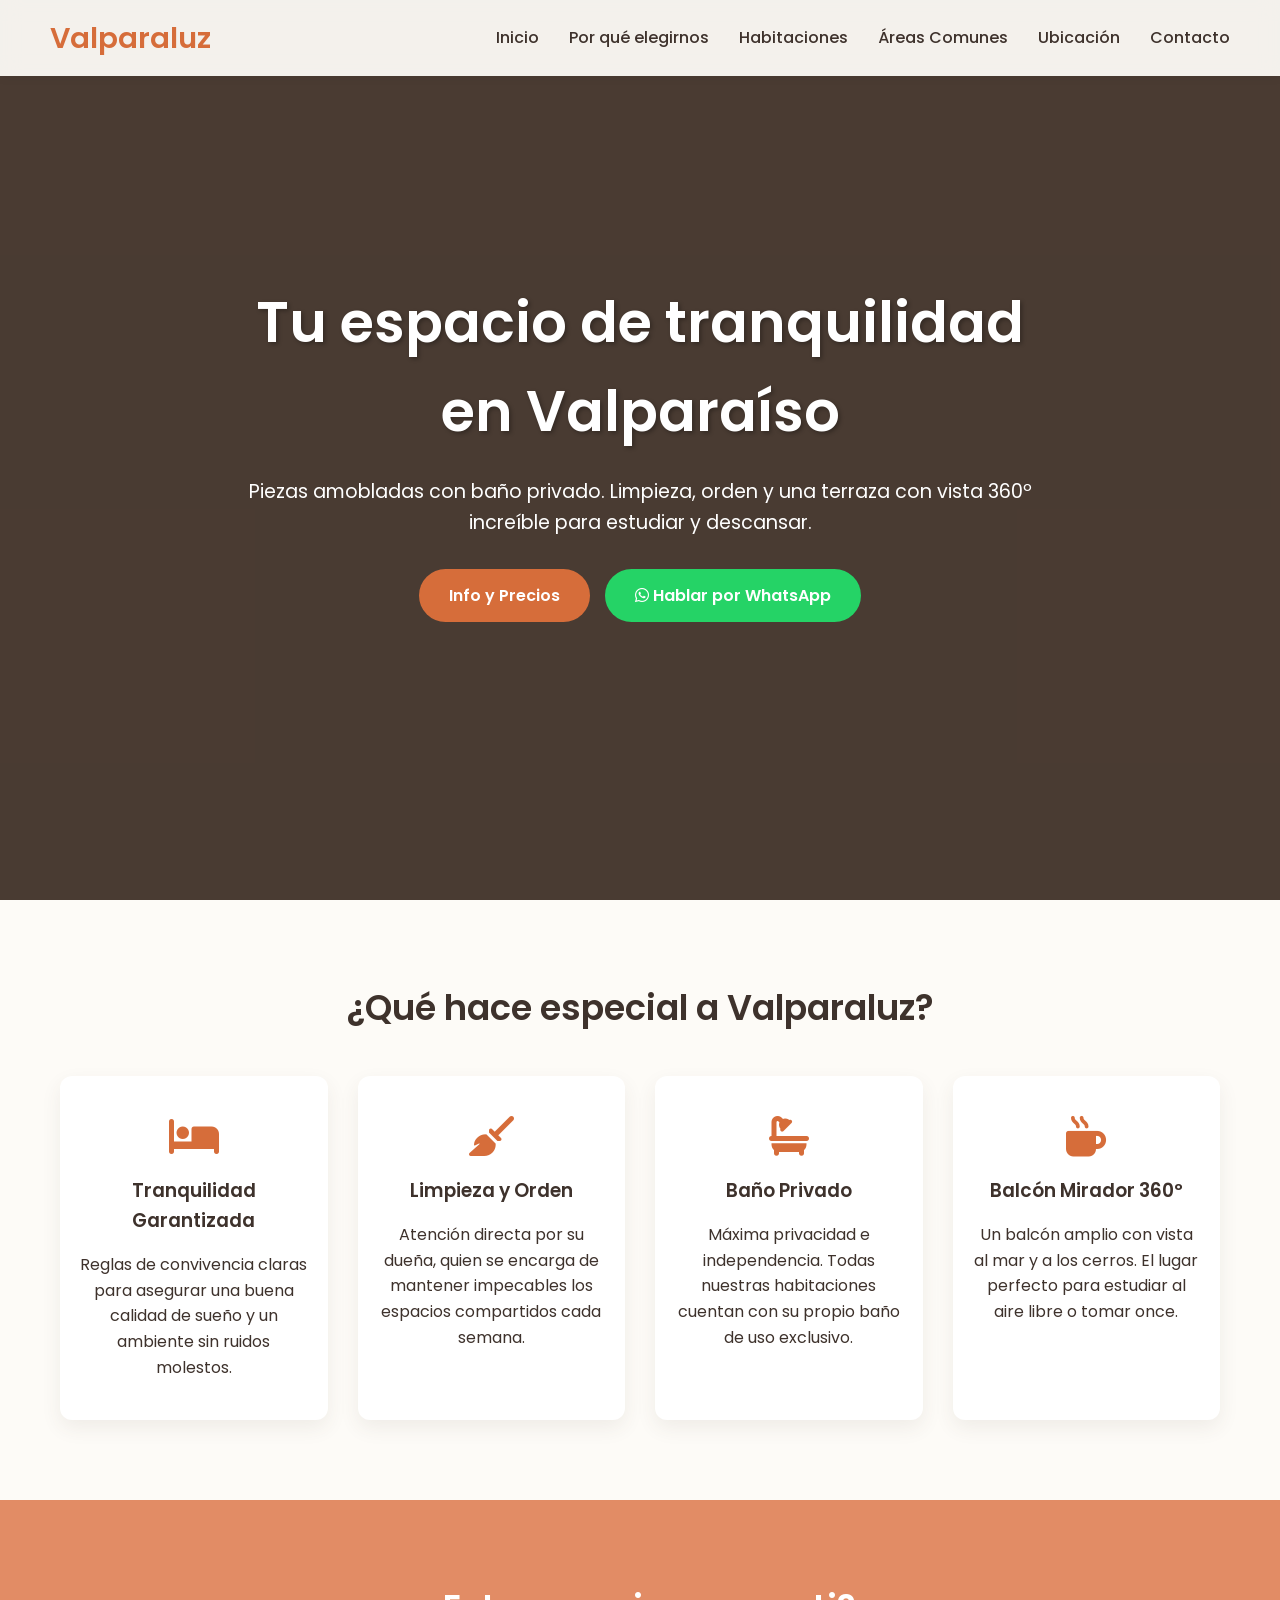
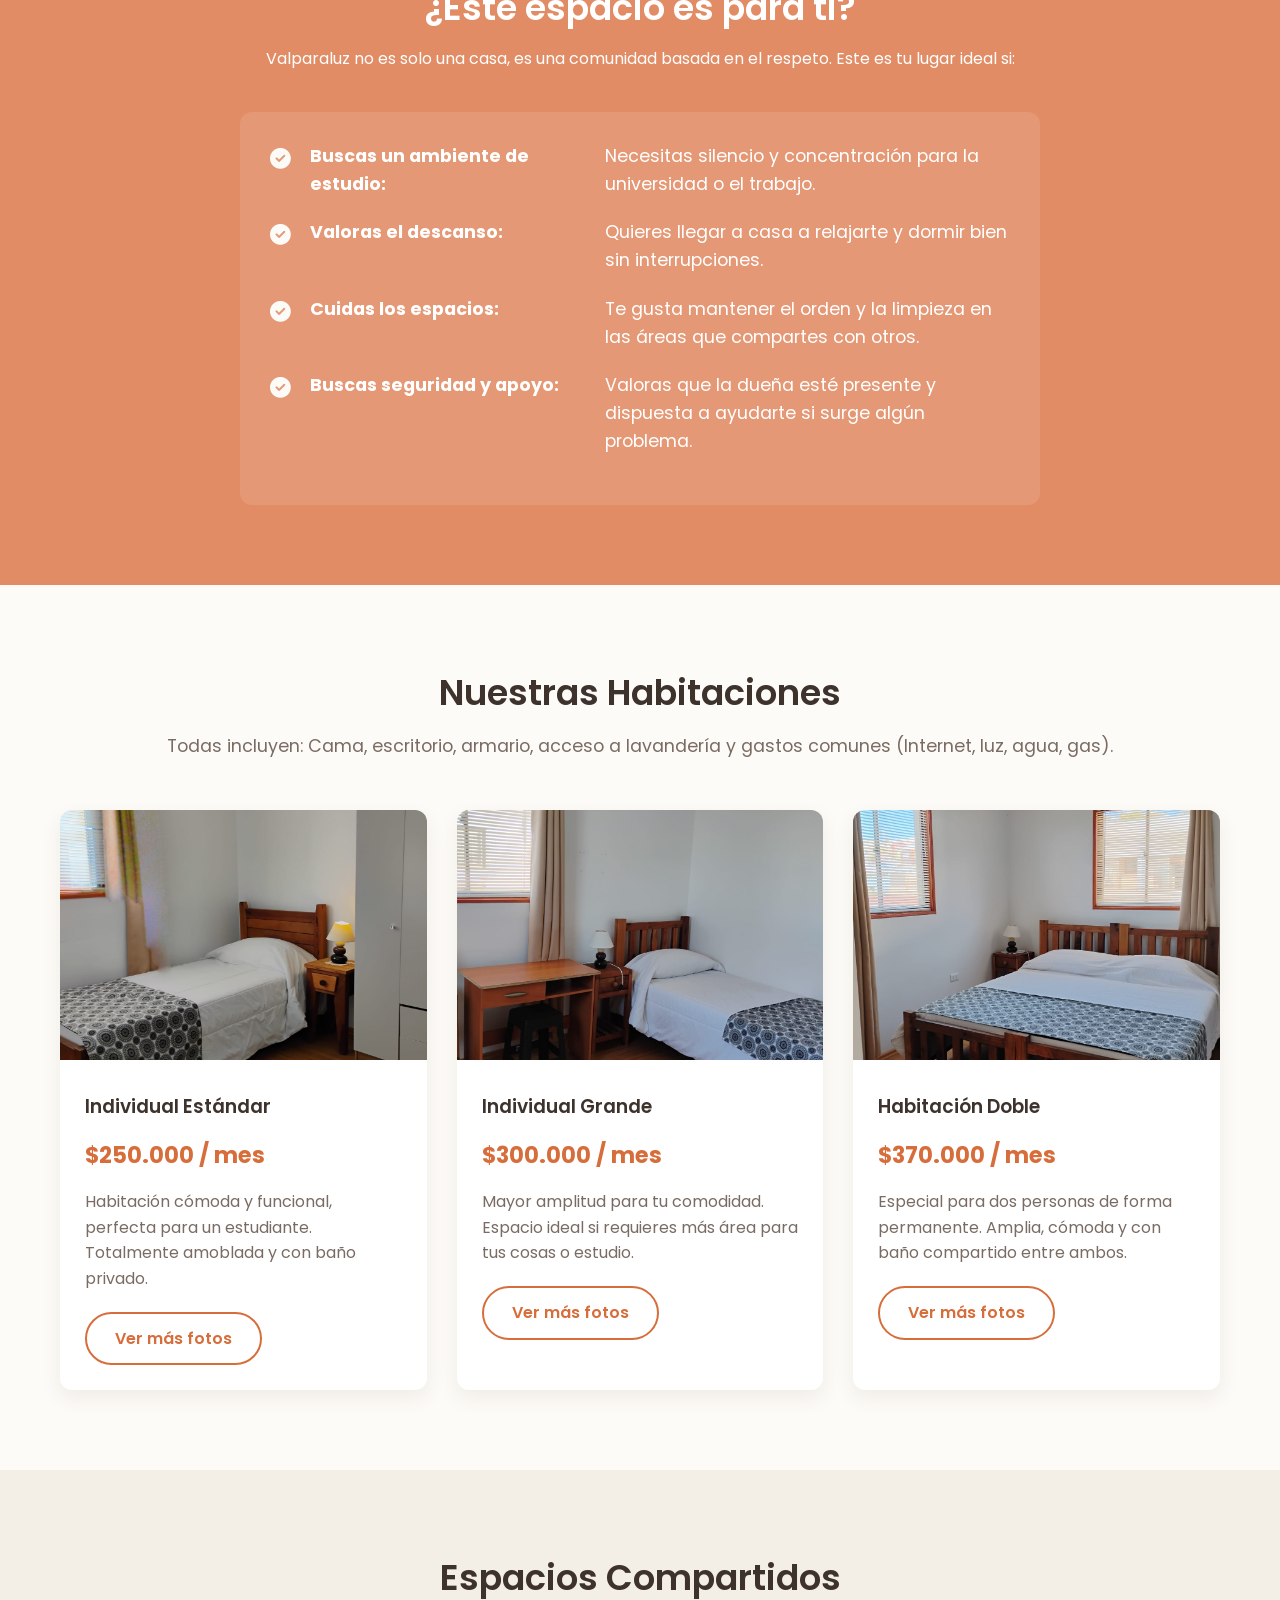
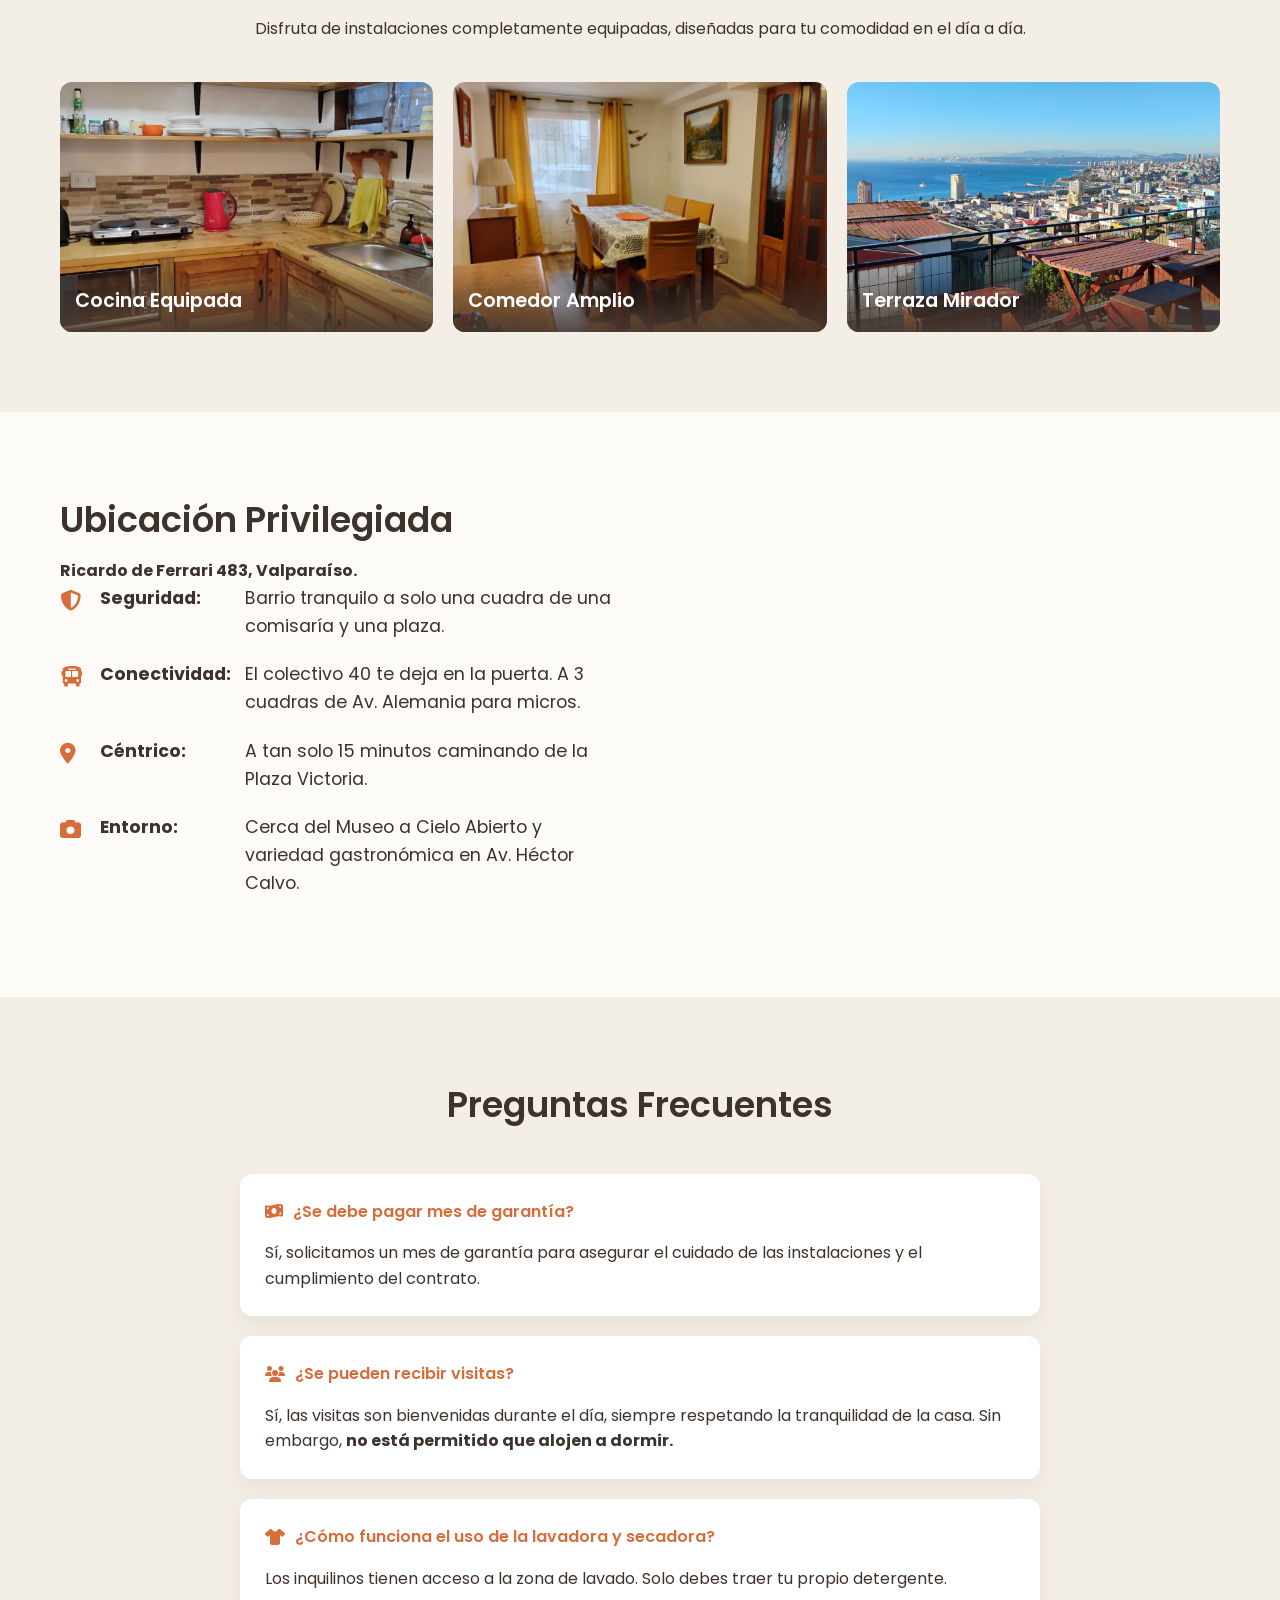
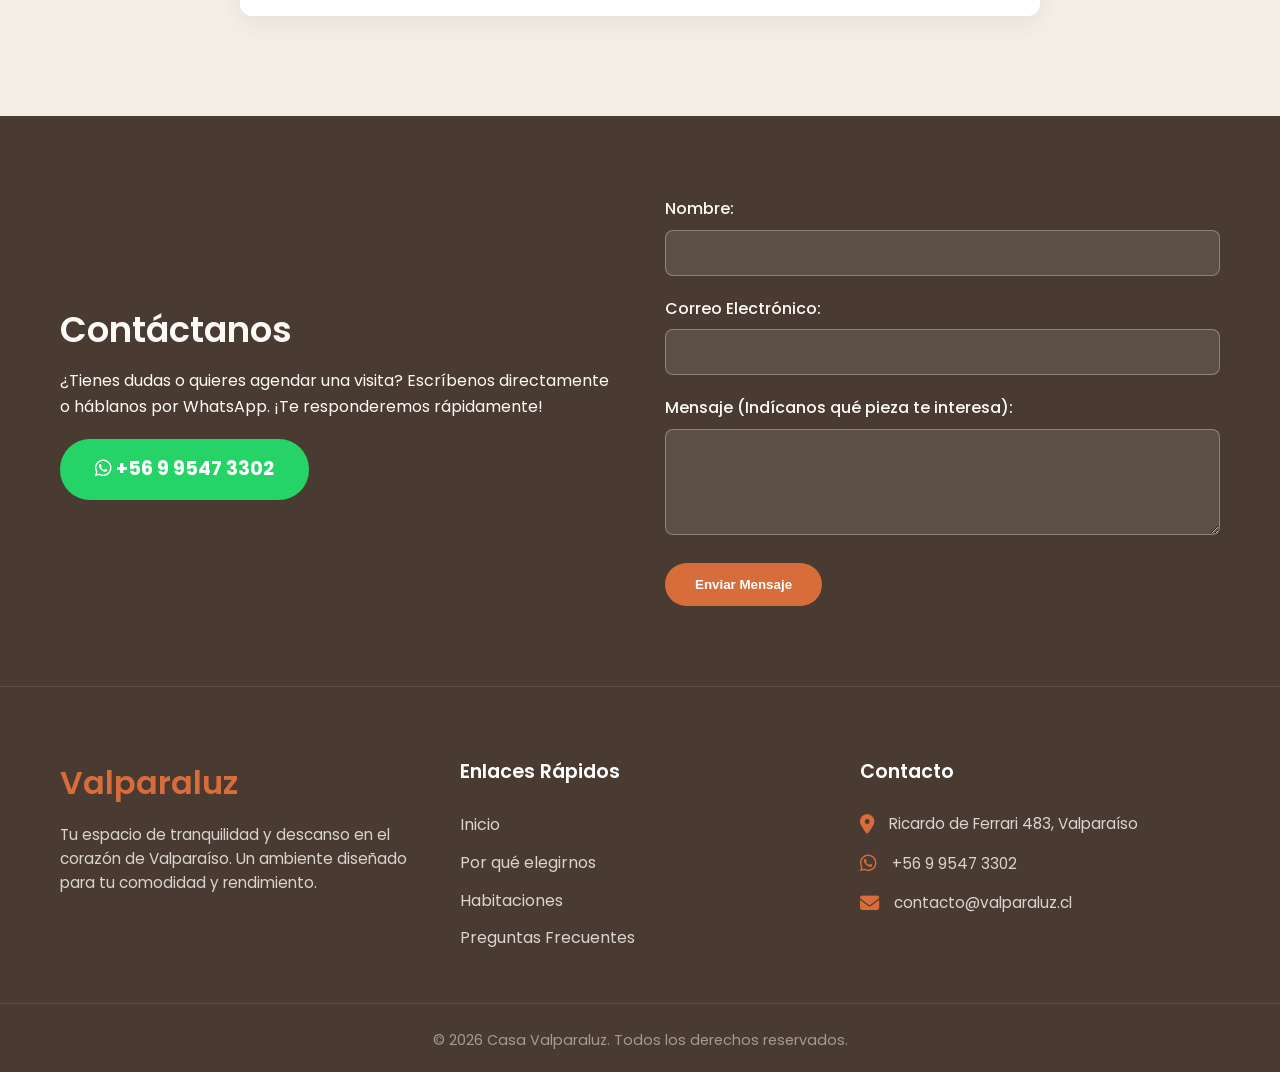
==== index.html @ f190685d "V1" ====
<!DOCTYPE html>
<html lang="es">
<head>
    <meta charset="UTF-8">
    <meta name="viewport" content="width=device-width, initial-scale=1.0">
    <title>Casa Valparaluz | Arriendo de Piezas para Estudiantes en Valparaíso</title>
    <meta name="description" content="Arriendo de habitaciones limpias y tranquilas en Valparaíso. Piezas amobladas con baño privado, gastos comunes incluidos y balcón con vista 360º. Ideal para estudiantes universitarios y trabajadores.">

    <link rel="preconnect" href="https://fonts.googleapis.com">
    <link rel="preconnect" href="https://fonts.gstatic.com" crossorigin>
    <link href="https://fonts.googleapis.com/css2?family=Poppins:wght@300;400;600;700&display=swap" rel="stylesheet">
    <link rel="stylesheet" href="https://cdnjs.cloudflare.com/ajax/libs/font-awesome/6.4.0/css/all.min.css">
    <link rel="stylesheet" href="style.css">
</head>
<body>

<!-- =========================================
     BARRA DE NAVEGACIÓN (Orden actualizado)
     ========================================= -->
<header>
    <div class="logo">
        <h2>Valparaluz</h2>
    </div>
    <nav class="nav-links">
        <ul>
            <li><a href="#inicio">Inicio</a></li>
            <!-- Oculto en móvil -->
            <li class="hide-on-mobile"><a href="#beneficios">Por qué elegirnos</a></li>

            <li><a href="#habitaciones">Habitaciones</a></li>

            <!-- Ocultos en móvil -->
            <li class="hide-on-mobile"><a href="#areas-comunes">Áreas Comunes</a></li>
            <li class="hide-on-mobile"><a href="#ubicacion">Ubicación</a></li>

            <li><a href="#contacto">Contacto</a></li>
        </ul>
    </nav>
</header>

<!-- =========================================
     HERO SECTION
     ========================================= -->
<section id="inicio" class="hero">
    <div class="hero-content">
        <h1>Tu espacio de tranquilidad en Valparaíso</h1>
        <p>Piezas amobladas con baño privado. Limpieza, orden y una terraza con vista 360º increíble para estudiar y descansar.</p>
        <div class="hero-buttons">
            <a href="#habitaciones" class="btn btn-primary">Info y Precios</a>
            <a href="https://wa.me/56966561921" target="_blank" class="btn btn-whatsapp">
                <i class="fa-brands fa-whatsapp"></i> Hablar por WhatsApp
            </a>
        </div>
    </div>
</section>

<!-- =========================================
     1. BENEFICIOS (El "Qué" y el Servicio)
     ========================================= -->
<section id="beneficios" class="seccion-clara">
    <div class="container">
        <h2 class="section-title">¿Qué hace especial a Valparaluz?</h2>
        <div class="grid-beneficios">
            <div class="beneficio-card">
                <i class="fa-solid fa-bed"></i>
                <h3>Tranquilidad Garantizada</h3>
                <p>Reglas de convivencia claras para asegurar una buena calidad de sueño y un ambiente sin ruidos molestos.</p>
            </div>
            <div class="beneficio-card">
                <i class="fa-solid fa-broom"></i>
                <h3>Limpieza y Orden</h3>
                <p>Atención directa por su dueña, quien se encarga de mantener impecables los espacios compartidos cada semana.</p>
            </div>
            <div class="beneficio-card">
                <i class="fa-solid fa-bath"></i>
                <h3>Baño Privado</h3>
                <p>Máxima privacidad e independencia. Todas nuestras habitaciones cuentan con su propio baño de uso exclusivo.</p>
            </div>
            <div class="beneficio-card">
                <i class="fa-solid fa-mug-hot"></i>
                <h3>Balcón Mirador 360º</h3>
                <p>Un balcón amplio con vista al mar y a los cerros. El lugar perfecto para estudiar al aire libre o tomar once.</p>
            </div>
        </div>
    </div>
</section>

<!-- =========================================
     2. PERFIL DEL INQUILINO (Nueva Sección Filtro)
     ========================================= -->
<section id="perfil" class="seccion-acento">
    <div class="container">
        <h2 class="section-title">¿Este espacio es para ti?</h2>
        <p class="text-center">Valparaluz no es solo una casa, es una comunidad basada en el respeto. Este es tu lugar ideal si:</p>

        <div class="lista-perfil">
            <ul class="lista-alineada lista-perfil-ancho">
                <li>
                    <i class="fa-solid fa-check-circle"></i>
                    <strong>Buscas un ambiente de estudio:</strong>
                    <span>Necesitas silencio y concentración para la universidad o el trabajo.</span>
                </li>
                <li>
                    <i class="fa-solid fa-check-circle"></i>
                    <strong>Valoras el descanso:</strong>
                    <span>Quieres llegar a casa a relajarte y dormir bien sin interrupciones.</span>
                </li>
                <li>
                    <i class="fa-solid fa-check-circle"></i>
                    <strong>Cuidas los espacios:</strong>
                    <span>Te gusta mantener el orden y la limpieza en las áreas que compartes con otros.</span>
                </li>
                <li>
                    <i class="fa-solid fa-check-circle"></i>
                    <strong>Buscas seguridad y apoyo:</strong>
                    <span>Valoras que la dueña esté presente y dispuesta a ayudarte si surge algún problema.</span>
                </li>
            </ul>
        </div>
    </div>
</section>

<!-- =========================================
     3. HABITACIONES
     ========================================= -->
<section id="habitaciones" class="seccion-clara">
    <div class="container">
        <h2 class="section-title">Nuestras Habitaciones</h2>
        <p class="section-subtitle">Todas incluyen: Cama, escritorio, armario, acceso a lavandería y gastos comunes (Internet, luz, agua, gas).</p>

        <div class="grid-habitaciones">
            <div class="habitacion-card">
                <img src="img/hab2/2.jpeg" alt="Habitación Individual Estándar">
                <div class="habitacion-info">
                    <h3>Individual Estándar</h3>
                    <p class="precio">$250.000 / mes</p>
                    <p>Habitación cómoda y funcional, perfecta para un estudiante. Totalmente amoblada y con baño privado.</p>
                    <a href="habitacion-estandar.html" class="btn btn-outline">Ver más fotos</a>
                </div>
            </div>
            <div class="habitacion-card">
                <img src="img/hab1/3.jpeg" alt="Habitación Individual Grande">
                <div class="habitacion-info">
                    <h3>Individual Grande</h3>
                    <p class="precio">$300.000 / mes</p>
                    <p>Mayor amplitud para tu comodidad. Espacio ideal si requieres más área para tus cosas o estudio.</p>
                    <a href="habitacion-grande.html" class="btn btn-outline">Ver más fotos</a>
                </div>
            </div>
            <div class="habitacion-card">
                <img src="img/hab3/1.jpeg" alt="Habitación Doble">
                <div class="habitacion-info">
                    <h3>Habitación Doble</h3>
                    <p class="precio">$370.000 / mes</p>
                    <p>Especial para dos personas de forma permanente. Amplia, cómoda y con baño compartido entre ambos.</p>
                    <a href="habitacion-doble.html" class="btn btn-outline">Ver más fotos</a>
                </div>
            </div>
        </div>
    </div>
</section>

<!-- =========================================
     4. ÁREAS COMUNES (Ahora solo enfoque visual/espacial)
     ========================================= -->
<section id="areas-comunes" class="seccion-oscura">
    <div class="container">
        <h2 class="section-title">Espacios Compartidos</h2>
        <p class="text-center">Disfruta de instalaciones completamente equipadas, diseñadas para tu comodidad en el día a día.</p>

        <div class="galeria-areas">
            <div class="area-item">
                <img src="img/comunes/cocina5.jpeg" alt="Cocina">
                <h4>Cocina Equipada</h4>
            </div>
            <div class="area-item">
                <img src="img/comunes/living1.jpeg" alt="Comedor">
                <h4>Comedor Amplio</h4>
            </div>
            <div class="area-item">
                <img src="img/comunes/terraza4.jpeg" alt="Terraza mirador">
                <h4>Terraza Mirador</h4>
            </div>
        </div>
    </div>
</section>

<!-- =========================================
     5. UBICACIÓN
     ========================================= -->
<section id="ubicacion" class="seccion-clara">
    <div class="container grid-2-columnas">
        <div class="ubicacion-texto">
            <h2 class="section-title text-left">Ubicación Privilegiada</h2>
            <p><strong>Ricardo de Ferrari 483, Valparaíso.</strong></p>

            <ul class="lista-alineada">
                <li>
                    <i class="fa-solid fa-shield-halved"></i>
                    <strong>Seguridad:</strong>
                    <span>Barrio tranquilo a solo una cuadra de una comisaría y una plaza.</span>
                </li>
                <li>
                    <i class="fa-solid fa-bus"></i>
                    <strong>Conectividad:</strong>
                    <span>El colectivo 40 te deja en la puerta. A 3 cuadras de Av. Alemania para micros.</span>
                </li>
                <li>
                    <i class="fa-solid fa-location-dot"></i>
                    <strong>Céntrico:</strong>
                    <span>A tan solo 15 minutos caminando de la Plaza Victoria.</span>
                </li>
                <li>
                    <i class="fa-solid fa-camera"></i>
                    <strong>Entorno:</strong>
                    <span>Cerca del Museo a Cielo Abierto y variedad gastronómica en Av. Héctor Calvo.</span>
                </li>
            </ul>
        </div>
        <div class="ubicacion-mapa">
            <iframe src="https://www.google.com/maps/embed?pb=!1m18!1m12!1m3!1d3344.6042173456385!2d-71.6247012!3d-33.0458133!2m3!1f0!2f0!3f0!3m2!1i1024!2i768!4f13.1!3m3!1m2!1s0x9689e0c52f86443f%3A0xc3b832bfcf54359d!2sRicardo%20de%20Ferrari%20483%2C%20Valpara%C3%ADso!5e0!3m2!1ses-419!2scl!4v1700000000000!5m2!1ses-419!2scl" width="100%" height="350" style="border:0; border-radius: 10px;" allowfullscreen="" loading="lazy" referrerpolicy="no-referrer-when-downgrade"></iframe>
        </div>
    </div>
</section>

<!-- =========================================
     6. PREGUNTAS FRECUENTES (FAQ)
     ========================================= -->
<section id="faq" class="seccion-oscura">
    <div class="container">
        <h2 class="section-title">Preguntas Frecuentes</h2>
        <div class="faq-container">
            <div class="faq-item">
                <h4><i class="fa-solid fa-money-bill-wave"></i> ¿Se debe pagar mes de garantía?</h4>
                <p>Sí, solicitamos un mes de garantía para asegurar el cuidado de las instalaciones y el cumplimiento del contrato.</p>
            </div>
            <div class="faq-item">
                <h4><i class="fa-solid fa-users"></i> ¿Se pueden recibir visitas?</h4>
                <p>Sí, las visitas son bienvenidas durante el día, siempre respetando la tranquilidad de la casa. Sin embargo, <strong>no está permitido que alojen a dormir.</strong></p>
            </div>
            <div class="faq-item">
                <h4><i class="fa-solid fa-shirt"></i> ¿Cómo funciona el uso de la lavadora y secadora?</h4>
                <p>Los inquilinos tienen acceso a la zona de lavado. Solo debes traer tu propio detergente.</p>
            </div>
        </div>
    </div>
</section>

<!-- =========================================
     7. CONTACTO
     ========================================= -->
<section id="contacto" class="seccion-contacto">
    <div class="container grid-2-columnas">
        <div class="contacto-info">
            <h2 class="section-title text-left">Contáctanos</h2>
            <p>¿Tienes dudas o quieres agendar una visita? Escríbenos directamente o háblanos por WhatsApp. ¡Te responderemos rápidamente!</p>
            <a href="https://wa.me/569XXXXXXXX" target="_blank" class="btn-whatsapp-grande">
                <i class="fa-brands fa-whatsapp"></i> +56 9 9547 3302
            </a>
        </div>
        <div class="contacto-formulario">
            <form action="https://formsubmit.co/TU-CORREO@AQUI.COM" method="POST">
                <input type="hidden" name="_subject" value="Nueva consulta por pieza en Valparaluz">
                <input type="hidden" name="_captcha" value="false">
                <div class="form-group">
                    <label for="nombre">Nombre:</label>
                    <input type="text" id="nombre" name="nombre" required>
                </div>
                <div class="form-group">
                    <label for="email">Correo Electrónico:</label>
                    <input type="email" id="email" name="email" required>
                </div>
                <div class="form-group">
                    <label for="mensaje">Mensaje (Indícanos qué pieza te interesa):</label>
                    <textarea id="mensaje" name="mensaje" rows="4" required></textarea>
                </div>
                <button type="submit" class="btn btn-primary">Enviar Mensaje</button>
            </form>
        </div>
    </div>
</section>

<!-- =========================================
         FOOTER
         ========================================= -->
<footer class="footer">
    <div class="container grid-footer">

        <!-- Columna 1: Marca -->
        <div class="footer-col brand-col">
            <h3>Valparaluz</h3>
            <p>Tu espacio de tranquilidad y descanso en el corazón de Valparaíso. Un ambiente diseñado para tu comodidad y rendimiento.</p>
        </div>

        <!-- Columna 2: Enlaces Rápidos -->
        <div class="footer-col links-col">
            <h4>Enlaces Rápidos</h4>
            <ul>
                <li><a href="#inicio">Inicio</a></li>
                <li><a href="#beneficios">Por qué elegirnos</a></li>
                <li><a href="#habitaciones">Habitaciones</a></li>
                <li><a href="#faq">Preguntas Frecuentes</a></li>
            </ul>
        </div>

        <!-- Columna 3: Datos de Contacto -->
        <div class="footer-col contact-col">
            <h4>Contacto</h4>
            <p><i class="fa-solid fa-location-dot"></i> Ricardo de Ferrari 483, Valparaíso</p>
            <p><i class="fa-brands fa-whatsapp"></i> +56 9 9547 3302</p>
            <p><i class="fa-solid fa-envelope"></i> contacto@valparaluz.cl</p>
        </div>

    </div>

    <!-- Copyright -->
    <div class="footer-bottom">
        <p>&copy; 2026 Casa Valparaluz. Todos los derechos reservados.</p>
    </div>
</footer>

</body>
</html>
---- style.css ----
/* =========================================
   1. VARIABLES Y PALETA OTOÑAL
   ========================================= */
:root {
    /* Colores Principales (Otoño/Calidez) */
    --primary-color: #D66D3A; /* Naranjo terracota cálido */
    --primary-hover: #B85A2D; /* Naranjo más oscuro para hover */

    /* Colores de Fondo (Transiciones suaves) */
    --bg-light: #FDFBF7; /* Crema muy suave (reemplaza al blanco puro) */
    --bg-alt: #F4EFE6;   /* Beige claro para intercalar secciones */
    --bg-accent: #E28C65; /* Naranjo suave para la sección "Perfil" */
    --bg-dark: #4A3B32;   /* Marrón cálido para contraste (reemplaza al negro/gris oscuro) */

    /* Textos */
    --text-main: #3E322C; /* Marrón muy oscuro para mejor lectura y menor fatiga visual */
    --text-light: #7A6B63; /* Texto secundario */
    --white: #FFFFFF;

    /* Otros */
    --whatsapp: #25D366;
    --whatsapp-hover: #1EBE5A;
    --shadow: 0 8px 20px rgba(74, 59, 50, 0.08); /* Sombra con un toque cálido */
    --radius: 12px; /* Bordes redondeados para un look amigable */
}

/* =========================================
   2. RESET Y TIPOGRAFÍA
   ========================================= */
* {
    margin: 0;
    padding: 0;
    box-sizing: border-box;
}

html {
    scroll-behavior: smooth;
}

body {
    font-family: 'Poppins', sans-serif;
    color: var(--text-main);
    background-color: var(--bg-light);
    line-height: 1.6;
}

h1, h2, h3, h4 {
    font-weight: 600;
    margin-bottom: 1rem;
    color: var(--text-main);
}

a {
    text-decoration: none;
    color: var(--text-main);
    transition: color 0.3s ease;
}

ul {
    list-style: none;
}

/* =========================================
   3. BOTONES Y EFECTOS HOVER
   ========================================= */
.btn {
    display: inline-block;
    padding: 12px 28px;
    border-radius: 30px; /* Botones en forma de píldora */
    font-weight: 600;
    text-align: center;
    cursor: pointer;
    transition: all 0.3s ease;
    border: 2px solid transparent;
}

/* Efecto de "levantamiento" al pasar el mouse */
.btn:hover {
    transform: translateY(-3px);
    box-shadow: 0 6px 15px rgba(214, 109, 58, 0.3);
}

.btn-primary {
    background-color: var(--primary-color);
    color: var(--white);
}

.btn-primary:hover {
    background-color: var(--primary-hover);
    color: var(--white);
}

.btn-outline {
    background-color: transparent;
    border-color: var(--primary-color);
    color: var(--primary-color);
}

.btn-outline:hover {
    background-color: var(--primary-color);
    color: var(--white);
}

.btn-whatsapp, .btn-whatsapp-grande {
    background-color: var(--whatsapp);
    color: var(--white);
}

.btn-whatsapp:hover, .btn-whatsapp-grande:hover {
    background-color: var(--whatsapp-hover);
    color: var(--white);
    box-shadow: 0 6px 15px rgba(37, 211, 102, 0.3);
}

.btn-whatsapp-grande {
    display: inline-block;
    padding: 15px 35px;
    border-radius: 30px;
    font-size: 1.2rem;
    font-weight: 700;
    margin-top: 20px;
    transition: all 0.3s ease;
}

/* =========================================
   4. ESTRUCTURA Y SECCIONES
   ========================================= */
.container {
    max-width: 1200px;
    margin: 0 auto;
    padding: 0 20px;
}

section {
    padding: 80px 0;
}

.section-title {
    text-align: center;
    font-size: 2.2rem;
    margin-bottom: 10px;
}

.section-subtitle {
    text-align: center;
    color: var(--text-light);
    margin-bottom: 50px;
    font-size: 1.1rem;
}

.text-center { text-align: center; }
.text-left { text-align: left; }

/* Transiciones de color entre secciones */
.seccion-clara { background-color: var(--bg-light); }
.seccion-oscura {
    background-color: var(--bg-alt); /* Usamos el beige para no hacer un salto brusco */
}
.seccion-acento {
    background-color: var(--bg-accent);
    color: var(--white);
}
.seccion-acento h2, .seccion-acento p {
    color: var(--white);
}
.seccion-contacto {
    background-color: var(--bg-dark);
    color: var(--bg-light);
}
.seccion-contacto h2, .seccion-contacto p, .seccion-contacto label {
    color: var(--bg-light);
}

/* =========================================
   5. BARRA DE NAVEGACIÓN
   ========================================= */
header {
    background-color: rgba(253, 251, 247, 0.95); /* Crema semi-transparente */
    backdrop-filter: blur(10px);
    position: fixed;
    width: 100%;
    top: 0;
    z-index: 1000;
    display: flex;
    justify-content: space-between;
    align-items: center;
    padding: 15px 50px;
    box-shadow: 0 2px 10px rgba(0,0,0,0.05);
}

.logo h2 {
    color: var(--primary-color);
    margin: 0;
    font-size: 1.8rem;
}

.nav-links ul {
    display: flex;
    gap: 30px;
}

.nav-links a {
    font-weight: 500;
    font-size: 1rem;
}

.nav-links a:hover {
    color: var(--primary-color);
}

/* =========================================
   6. HERO SECTION (Animación Rotativa)
   ========================================= */
.hero {
    height: 100vh;
    display: flex;
    align-items: center;
    justify-content: center;
    text-align: center;
    padding: 0 20px;
    margin-top: 0; /* Para que ocupe todo detrás del header */

    /* Configuración de la animación de fondo */
    background-size: cover;
    background-position: center;
    background-color: var(--bg-dark);
    animation: rotarFondo 15s infinite;
    position: relative;
}

/* Oscurecemos un poco la imagen para que el texto resalte */
.hero::before {
    content: '';
    position: absolute;
    top: 0; left: 0; width: 100%; height: 100%;
    background: rgba(74, 59, 50, 0.6); /* Capa oscura cálida */
    z-index: 1;
}

/* Animación CSS pura para las 3 fotos de fondo */
@keyframes rotarFondo {
    0%, 25% { background-image: url('img/comunes/terraza4.jpeg'); }
    33%, 58% { background-image: url('img/comunes/living1.jpeg'); }
    66%, 91% { background-image: url('img/hab1/4.jpeg'); }
    100% { background-image: url('img/comunes/terraza4.jpeg'); }
}

.hero-content {
    position: relative;
    z-index: 2;
    max-width: 800px;
    color: var(--white);
}

.hero h1 {
    font-size: 3.5rem;
    color: var(--white);
    margin-bottom: 20px;
    text-shadow: 2px 2px 4px rgba(0,0,0,0.3);
}

.hero p {
    font-size: 1.2rem;
    margin-bottom: 30px;
}

.hero-buttons {
    display: flex;
    gap: 15px;
    justify-content: center;
}

/* =========================================
   7. BENEFICIOS Y PERFIL (Grillas)
   ========================================= */
.grid-beneficios {
    display: grid;
    grid-template-columns: repeat(auto-fit, minmax(250px, 1fr));
    gap: 30px;
    margin-top: 40px;
}

.beneficio-card {
    background: var(--white);
    padding: 40px 20px;
    border-radius: var(--radius);
    text-align: center;
    box-shadow: var(--shadow);
    transition: transform 0.3s ease;
}

.beneficio-card:hover {
    transform: translateY(-10px);
}

.beneficio-card i {
    font-size: 2.5rem;
    color: var(--primary-color);
    margin-bottom: 20px;
}

.lista-perfil {
    max-width: 800px;
    margin: 40px auto 0;
    background: rgba(255, 255, 255, 0.1);
    padding: 30px;
    border-radius: var(--radius);
}

.lista-perfil li {
    margin-bottom: 15px;
    font-size: 1.1rem;
    display: flex;
    align-items: flex-start;
    gap: 15px;
}

.lista-perfil i {
    color: var(--bg-light);
    font-size: 1.3rem;
    margin-top: 3px;
}

/* =========================================
   8. HABITACIONES (Tarjetas)
   ========================================= */
.grid-habitaciones {
    display: grid;
    grid-template-columns: repeat(auto-fit, minmax(300px, 1fr));
    gap: 30px;
}

.habitacion-card {
    background: var(--white);
    border-radius: var(--radius);
    overflow: hidden;
    box-shadow: var(--shadow);
    transition: transform 0.3s ease;
}

.habitacion-card:hover {
    transform: translateY(-8px);
}

.habitacion-card img {
    width: 100%;
    height: 250px;
    object-fit: cover;
}

.habitacion-info {
    padding: 25px;
}

.habitacion-info .precio {
    font-size: 1.4rem;
    color: var(--primary-color);
    font-weight: 700;
    margin-bottom: 15px;
}

.habitacion-info p {
    margin-bottom: 20px;
    color: var(--text-light);
}

/* =========================================
   9. GALERÍA DE ÁREAS COMUNES
   ========================================= */
.galeria-areas {
    display: grid;
    grid-template-columns: repeat(auto-fit, minmax(300px, 1fr));
    gap: 20px;
    margin-top: 40px;
}

.area-item {
    position: relative;
    border-radius: var(--radius);
    overflow: hidden;
    height: 250px;
}

.area-item img {
    width: 100%;
    height: 100%;
    object-fit: cover;
    transition: transform 0.5s ease;
}

.area-item:hover img {
    transform: scale(1.1);
}

.area-item h4 {
    position: absolute;
    bottom: 0;
    left: 0;
    width: 100%;
    padding: 15px;
    background: linear-gradient(transparent, rgba(74, 59, 50, 0.9));
    color: var(--white);
    margin: 0;
    font-size: 1.2rem;
}

/* =========================================
   10. UBICACIÓN, FAQ Y CONTACTO
   ========================================= */
.grid-2-columnas {
    display: grid;
    grid-template-columns: 1fr 1fr;
    gap: 50px;
    align-items: center;
}

.lista-pros li {
    margin-bottom: 15px;
    display: flex;
    align-items: center;
    gap: 15px;
}

.lista-pros i {
    color: var(--primary-color);
    font-size: 1.2rem;
}

.faq-container {
    max-width: 800px;
    margin: 40px auto 0;
}

.faq-item {
    background: var(--white);
    padding: 25px;
    border-radius: var(--radius);
    margin-bottom: 20px;
    box-shadow: var(--shadow);
}

.faq-item h4 {
    color: var(--primary-color);
    display: flex;
    align-items: center;
    gap: 10px;
}

/* Formularios */
.form-group {
    margin-bottom: 20px;
}

.form-group label {
    display: block;
    margin-bottom: 8px;
    font-weight: 500;
}

.form-group input, .form-group textarea {
    width: 100%;
    padding: 12px 15px;
    border: 1px solid rgba(253, 251, 247, 0.3);
    border-radius: 8px;
    background-color: rgba(253, 251, 247, 0.1);
    color: var(--white);
    font-family: inherit;
    transition: border-color 0.3s ease;
}

.form-group input:focus, .form-group textarea:focus {
    outline: none;
    border-color: var(--primary-color);
    background-color: rgba(253, 251, 247, 0.2);
}

/* Diseño de columnas perfectas (Grid) */
.lista-alineada li {
    display: grid;
    /* 3 Columnas: 1. Icono (25px), 2. Título (130px), 3. Texto (Resto del espacio) */
    grid-template-columns: 25px 130px 1fr;
    gap: 15px;
    margin-bottom: 20px;
    align-items: start;
    font-size: 1.1rem;
}

/* La lista de perfil necesita una columna central más ancha para sus títulos largos */
.lista-perfil-ancho li {
    grid-template-columns: 25px 280px 1fr;
}

/* Baja un poco el ícono para que se alinee perfectamente con la primera línea de texto */
.lista-alineada i {
    margin-top: 6px;
    color: var(--primary-color); /* Aplica el naranjo a todos los íconos de estas listas */
    font-size: 1.3rem;
}

.lista-perfil i {
    color: var(--bg-light); /* Mantiene el color claro de los íconos en la zona naranja */
}


/* =========================================
   11. RESPONSIVE (MÓVILES)
   ========================================= */
@media (max-width: 768px) {
    header {
        padding: 15px 20px;
        flex-direction: column;
        gap: 15px;
    }
    /* Esta es la regla nueva que oculta los elementos */
    .hide-on-mobile {
        display: none !important;
    }

    .nav-links ul {
        flex-wrap: wrap;
        justify-content: center;
        gap: 15px;
    }

    .hero h1 {
        font-size: 2.2rem;
    }

    .hero-buttons {
        flex-direction: column;
    }

    .grid-2-columnas {
        grid-template-columns: 1fr;
    }

    /* Ajuste de listas alineadas para móviles */
    .lista-alineada li, .lista-perfil-ancho li {
        /* Cambia a 2 columnas: 1. Icono, 2. Todo el texto */
        grid-template-columns: 25px 1fr;
    }

    .lista-alineada strong {
        display: block; /* Empuja el texto descriptivo hacia abajo */
        margin-bottom: 5px;
    }

    .lista-alineada span {
        grid-column: 2; /* Asegura que el texto descriptivo se mantenga a la derecha del ícono */
    }
}



/* =========================================
   12. SUBPÁGINAS DE HABITACIONES
   ========================================= */
.detalle-habitacion {
    padding-top: 120px; /* Evita que el header fijo tape el contenido */
    padding-bottom: 80px;
}

.header-habitacion {
    text-align: center;
    margin-bottom: 40px;
}

.precio-destacado {
    font-size: 2.5rem;
    color: var(--primary-color);
    font-weight: 700;
}

.galeria-fotos {
    display: grid;
    /* Crea una cuadrícula responsiva de 3 columnas en PC y 1 en móviles */
    grid-template-columns: repeat(auto-fit, minmax(300px, 1fr));
    gap: 20px;
    margin-bottom: 50px;
}

.galeria-fotos img {
    width: 100%;
    height: 250px;
    object-fit: cover;
    border-radius: var(--radius);
    box-shadow: var(--shadow);
    transition: transform 0.3s ease;
}

.galeria-fotos img:hover {
    transform: scale(1.03); /* Ligero zoom al pasar el mouse */
}

.info-habitacion {
    background: var(--white);
    padding: 50px;
    border-radius: var(--radius);
    box-shadow: var(--shadow);
    margin-bottom: 50px;
}

.caracteristicas-lista {
    display: grid;
    grid-template-columns: repeat(auto-fit, minmax(250px, 1fr));
    gap: 20px;
    margin-top: 20px;
}

.caracteristicas-lista li {
    display: flex;
    align-items: center;
    gap: 12px;
    font-size: 1.1rem;
}

.caracteristicas-lista i {
    color: var(--primary-color);
    font-size: 1.3rem;
}

.btn-volver {
    margin-top: 30px;
}

/* Ajustes móviles específicos para la subpágina */
@media (max-width: 768px) {
    .detalle-habitacion {
        padding-top: 150px;
    }
    .info-habitacion {
        padding: 30px 20px;
    }
    .precio-destacado {
        font-size: 2rem;
    }
}

/* =========================================
   13. FOOTER (PIE DE PÁGINA)
   ========================================= */
.footer {
    background-color: var(--bg-dark);
    color: var(--bg-alt);
    padding: 70px 0 20px;
    border-top: 1px solid rgba(253, 251, 247, 0.1); /* Línea divisoria muy sutil */
}

.grid-footer {
    display: grid;
    grid-template-columns: repeat(auto-fit, minmax(250px, 1fr));
    gap: 40px;
    margin-bottom: 40px;
}

.footer h3 {
    color: var(--primary-color);
    font-size: 2rem;
    margin-bottom: 15px;
}

.footer h4 {
    color: var(--white);
    font-size: 1.2rem;
    margin-bottom: 25px;
}

.footer p {
    color: rgba(253, 251, 247, 0.8); /* Crema con opacidad para no brillar tanto */
    font-size: 0.95rem;
}

.footer ul li {
    margin-bottom: 12px;
}

.footer ul a {
    color: rgba(253, 251, 247, 0.8);
    transition: color 0.3s ease, padding-left 0.3s ease; /* Transición suave */
    display: inline-block;
}

/* Efecto hover: Cambia a naranjo y se mueve 5px a la derecha */
.footer ul a:hover {
    color: var(--primary-color);
    padding-left: 5px;
}

.footer .contact-col p {
    display: flex;
    align-items: center;
    gap: 15px;
    margin-bottom: 15px;
}

.footer .contact-col i {
    color: var(--primary-color);
    font-size: 1.2rem;
}

.footer-bottom {
    text-align: center;
    padding-top: 25px;
    border-top: 1px solid rgba(253, 251, 247, 0.1); /* Línea divisoria muy sutil */
}

.footer-bottom p {
    font-size: 0.9rem;
    color: rgba(253, 251, 247, 0.5);
    margin: 0;
}
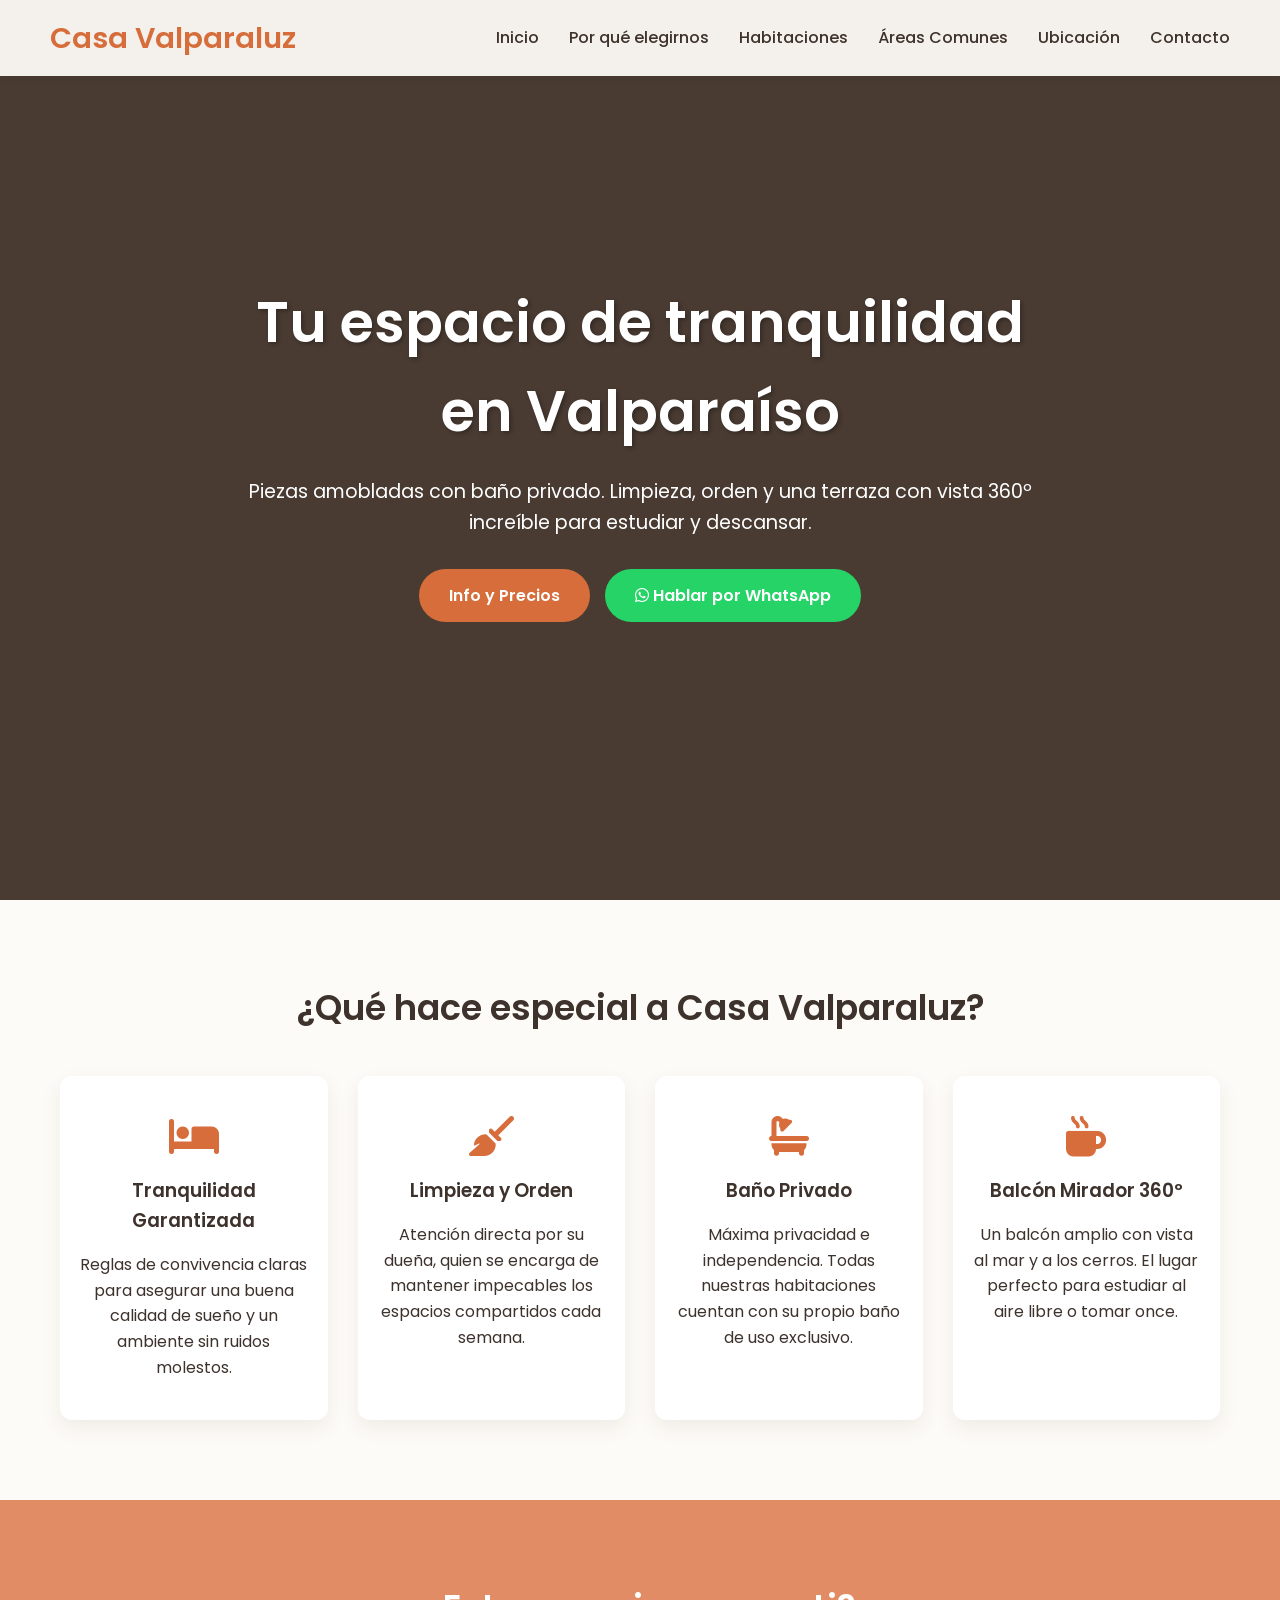
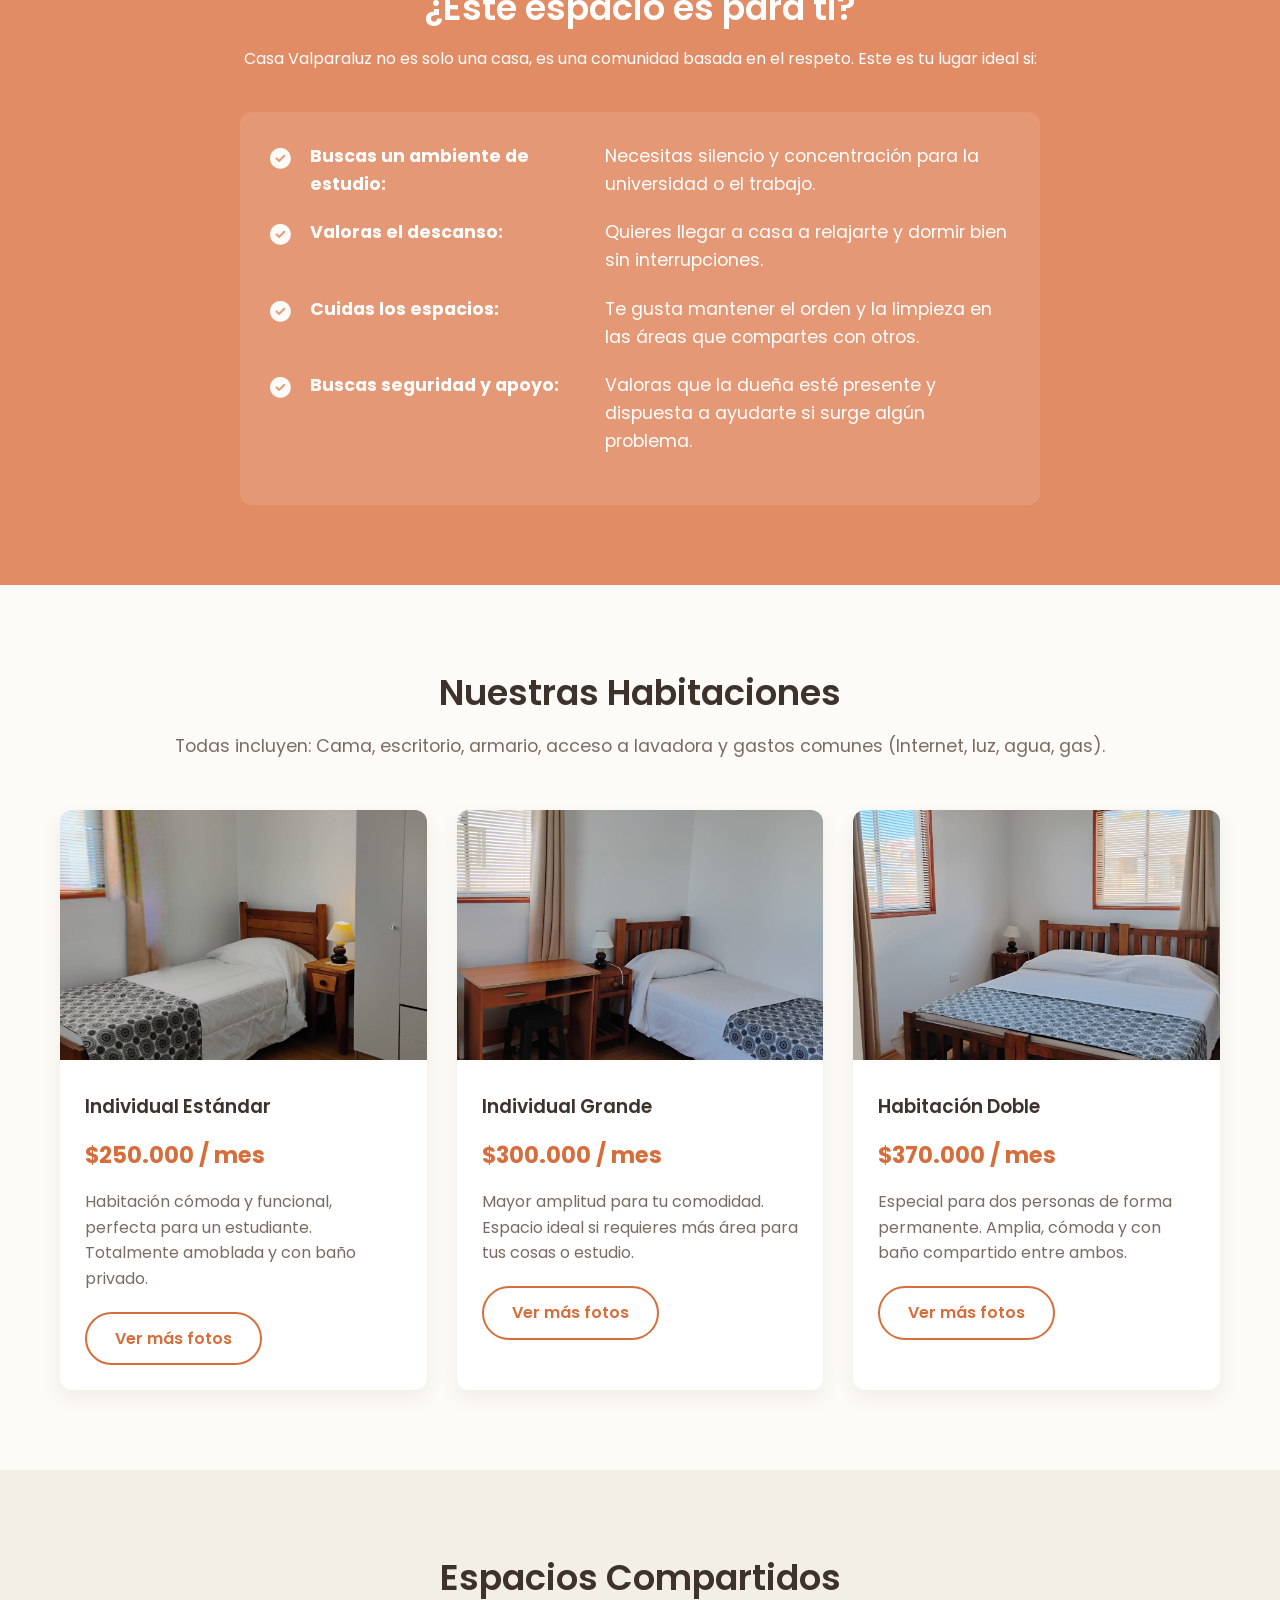
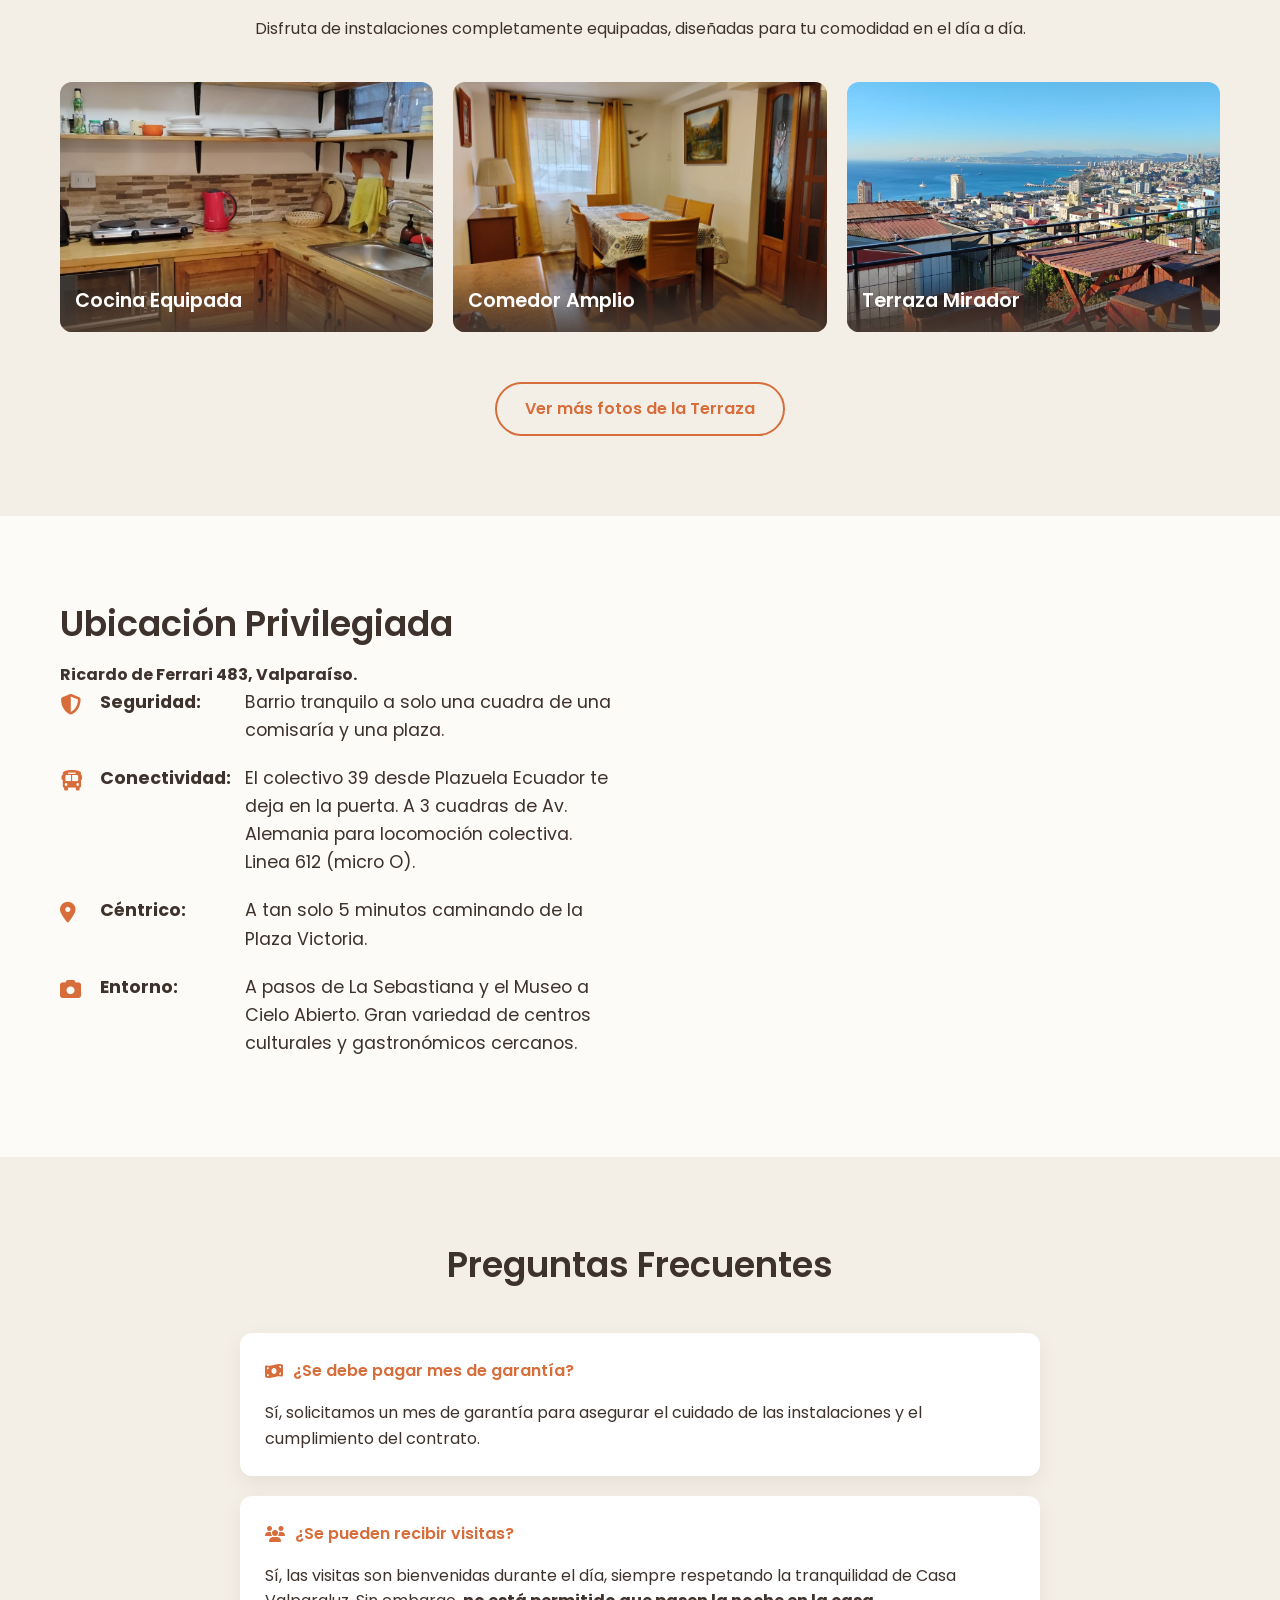
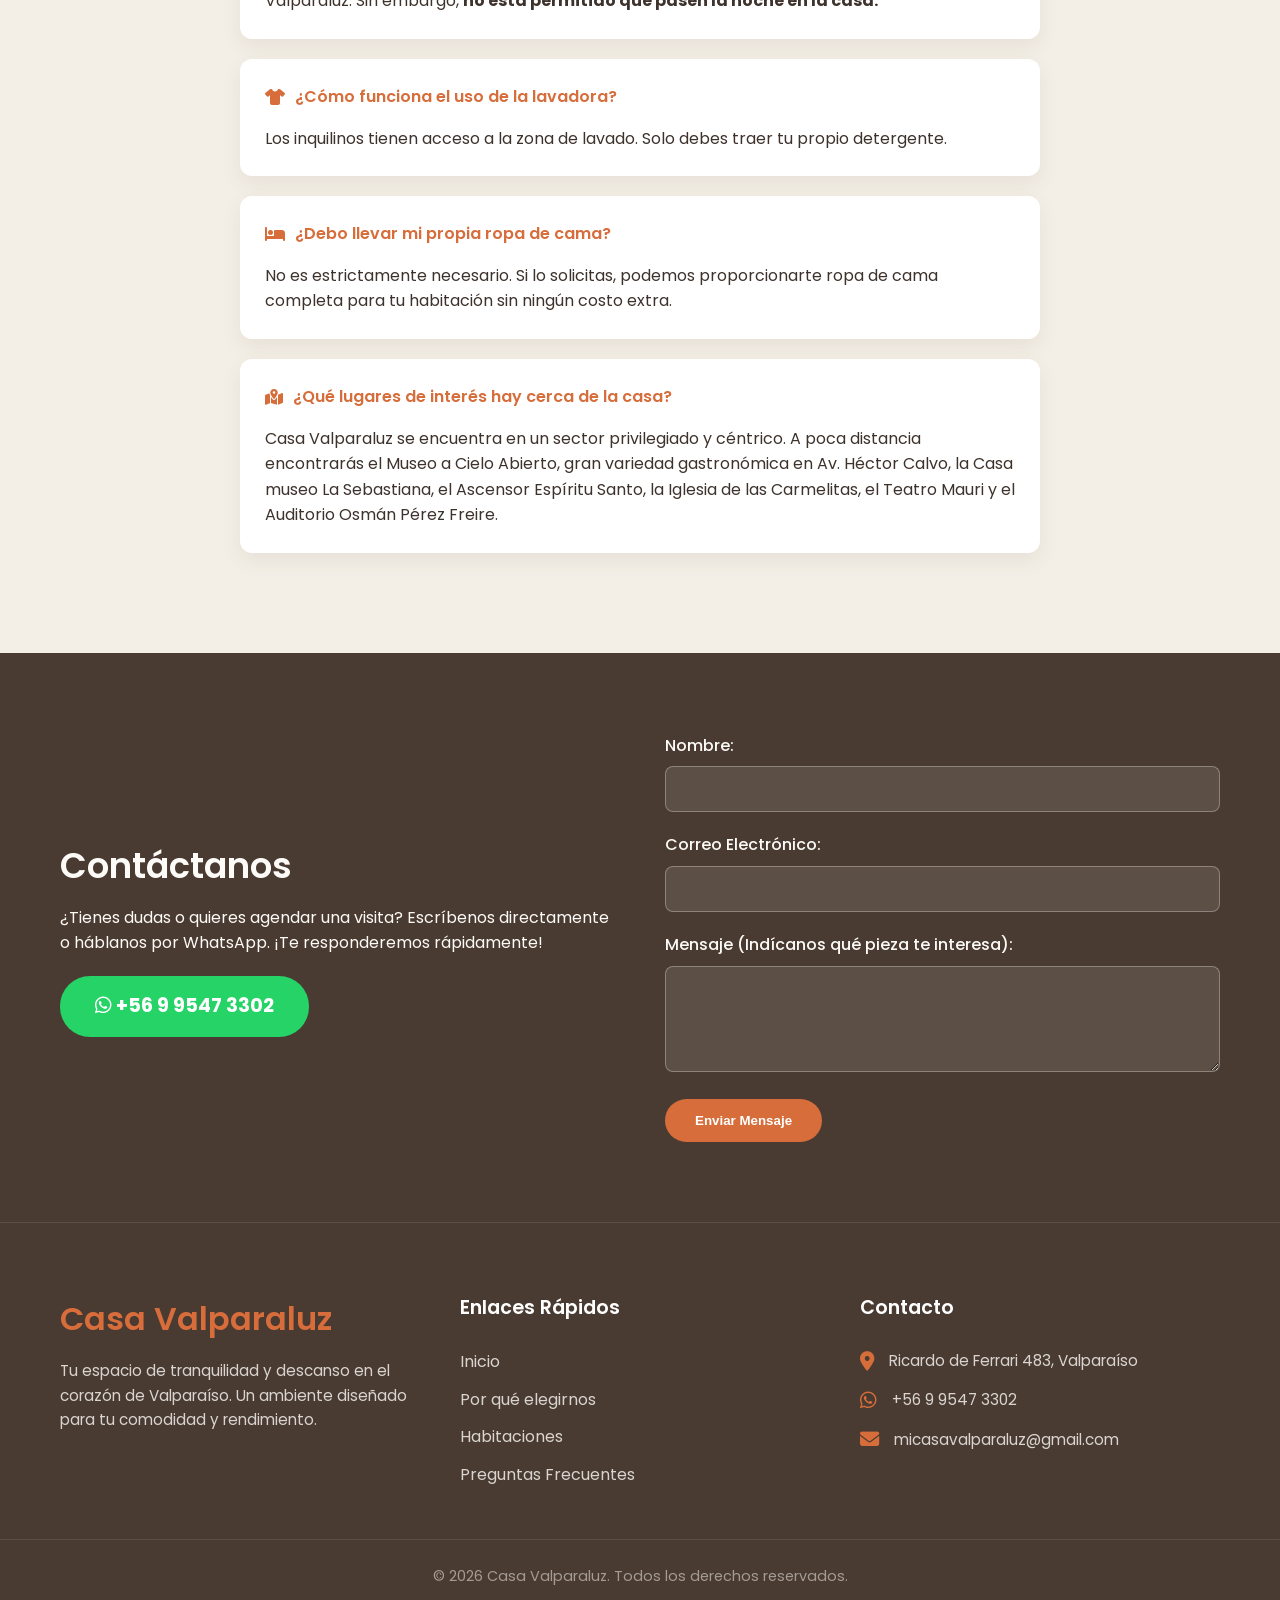
==== commit 6f8b0912: "Pagina completa" ====
--- a/index.html
+++ b/index.html
@@ -3,23 +3,41 @@
 <head>
     <meta charset="UTF-8">
     <meta name="viewport" content="width=device-width, initial-scale=1.0">
+
+    <!-- Título y Descripción SEO -->
     <title>Casa Valparaluz | Arriendo de Piezas para Estudiantes en Valparaíso</title>
-    <meta name="description" content="Arriendo de habitaciones limpias y tranquilas en Valparaíso. Piezas amobladas con baño privado, gastos comunes incluidos y balcón con vista 360º. Ideal para estudiantes universitarios y trabajadores.">
-
+    <meta name="description" content="Arriendo de habitaciones limpias y tranquilas en Valparaíso. Piezas amobladas con baño privado, gastos comunes incluidos y balcón con vista 360º.">
+
+    <!-- Open Graph (Para previsualización en WhatsApp, Facebook, LinkedIn) -->
+    <meta property="og:type" content="website">
+    <meta property="og:url" content="https://www.casavalparaluz.cl/">
+    <meta property="og:title" content="Casa Valparaluz | Tu espacio en Valparaíso">
+    <meta property="og:description" content="Piezas amobladas con baño privado y terraza 360º. Ideal para estudiantes universitarios. ¡Agenda tu visita!">
+    <!-- Asegúrate de subir la web y poner la URL absoluta de tu mejor foto aquí -->
+    <meta property="og:image" content="https://www.casavalparaluz.cl/img/comunes/terraza5.jpeg">
+
+    <!-- Color del navegador en móviles (Tu color terracota) -->
+    <meta name="theme-color" content="#D66D3A">
+
+    <!-- Evitar contenido duplicado en buscadores -->
+    <link rel="canonical" href="https://www.casavalparaluz.cl/">
+
+    <!-- Fuentes, Estilos e Ícono -->
     <link rel="preconnect" href="https://fonts.googleapis.com">
     <link rel="preconnect" href="https://fonts.gstatic.com" crossorigin>
     <link href="https://fonts.googleapis.com/css2?family=Poppins:wght@300;400;600;700&display=swap" rel="stylesheet">
     <link rel="stylesheet" href="https://cdnjs.cloudflare.com/ajax/libs/font-awesome/6.4.0/css/all.min.css">
     <link rel="stylesheet" href="style.css">
+    <link rel="icon" type="image/svg+xml" href="img/Valparaluz-logo.svg">
 </head>
 <body>
 
 <!-- =========================================
-     BARRA DE NAVEGACIÓN (Orden actualizado)
+     BARRA DE NAVEGACIÓN
      ========================================= -->
 <header>
     <div class="logo">
-        <h2>Valparaluz</h2>
+        <h2>Casa Valparaluz</h2>
     </div>
     <nav class="nav-links">
         <ul>
@@ -38,16 +56,29 @@
     </nav>
 </header>
 
+
+
 <!-- =========================================
      HERO SECTION
      ========================================= -->
 <section id="inicio" class="hero">
+
+    <!-- NUEVO: Contenedor del slider con opacidad -->
+    <div class="hero-slider">
+        <div class="slide bg-1"></div>
+        <div class="slide bg-2"></div>
+        <div class="slide bg-3"></div>
+    </div>
+
+    <!-- La capa oscura para que el texto sea legible -->
+    <div class="hero-overlay"></div>
+
     <div class="hero-content">
         <h1>Tu espacio de tranquilidad en Valparaíso</h1>
         <p>Piezas amobladas con baño privado. Limpieza, orden y una terraza con vista 360º increíble para estudiar y descansar.</p>
         <div class="hero-buttons">
             <a href="#habitaciones" class="btn btn-primary">Info y Precios</a>
-            <a href="https://wa.me/56966561921" target="_blank" class="btn btn-whatsapp">
+            <a href="https://wa.me/56995473302" target="_blank" class="btn btn-whatsapp">
                 <i class="fa-brands fa-whatsapp"></i> Hablar por WhatsApp
             </a>
         </div>
@@ -55,11 +86,11 @@
 </section>
 
 <!-- =========================================
-     1. BENEFICIOS (El "Qué" y el Servicio)
+     1. BENEFICIOS
      ========================================= -->
 <section id="beneficios" class="seccion-clara">
     <div class="container">
-        <h2 class="section-title">¿Qué hace especial a Valparaluz?</h2>
+        <h2 class="section-title">¿Qué hace especial a Casa Valparaluz?</h2>
         <div class="grid-beneficios">
             <div class="beneficio-card">
                 <i class="fa-solid fa-bed"></i>
@@ -86,12 +117,12 @@
 </section>
 
 <!-- =========================================
-     2. PERFIL DEL INQUILINO (Nueva Sección Filtro)
+     2. PERFIL DEL INQUILINO
      ========================================= -->
 <section id="perfil" class="seccion-acento">
     <div class="container">
         <h2 class="section-title">¿Este espacio es para ti?</h2>
-        <p class="text-center">Valparaluz no es solo una casa, es una comunidad basada en el respeto. Este es tu lugar ideal si:</p>
+        <p class="text-center">Casa Valparaluz no es solo una casa, es una comunidad basada en el respeto. Este es tu lugar ideal si:</p>
 
         <div class="lista-perfil">
             <ul class="lista-alineada lista-perfil-ancho">
@@ -126,7 +157,7 @@
 <section id="habitaciones" class="seccion-clara">
     <div class="container">
         <h2 class="section-title">Nuestras Habitaciones</h2>
-        <p class="section-subtitle">Todas incluyen: Cama, escritorio, armario, acceso a lavandería y gastos comunes (Internet, luz, agua, gas).</p>
+        <p class="section-subtitle">Todas incluyen: Cama, escritorio, armario, acceso a lavadora y gastos comunes (Internet, luz, agua, gas).</p>
 
         <div class="grid-habitaciones">
             <div class="habitacion-card">
@@ -161,7 +192,7 @@
 </section>
 
 <!-- =========================================
-     4. ÁREAS COMUNES (Ahora solo enfoque visual/espacial)
+     4. ÁREAS COMUNES
      ========================================= -->
 <section id="areas-comunes" class="seccion-oscura">
     <div class="container">
@@ -182,6 +213,11 @@
                 <h4>Terraza Mirador</h4>
             </div>
         </div>
+
+        <div class="text-center" style="margin-top: 50px;">
+            <a href="terraza-mirador.html" class="btn btn-outline">Ver más fotos de la Terraza</a>
+        </div>
+
     </div>
 </section>
 
@@ -203,17 +239,17 @@
                 <li>
                     <i class="fa-solid fa-bus"></i>
                     <strong>Conectividad:</strong>
-                    <span>El colectivo 40 te deja en la puerta. A 3 cuadras de Av. Alemania para micros.</span>
+                    <span>El colectivo 39 desde Plazuela Ecuador te deja en la puerta. A 3 cuadras de Av. Alemania para locomoción colectiva. Linea 612 (micro O).</span>
                 </li>
                 <li>
                     <i class="fa-solid fa-location-dot"></i>
                     <strong>Céntrico:</strong>
-                    <span>A tan solo 15 minutos caminando de la Plaza Victoria.</span>
+                    <span>A tan solo 5 minutos caminando de la Plaza Victoria.</span>
                 </li>
                 <li>
                     <i class="fa-solid fa-camera"></i>
                     <strong>Entorno:</strong>
-                    <span>Cerca del Museo a Cielo Abierto y variedad gastronómica en Av. Héctor Calvo.</span>
+                    <span>A pasos de La Sebastiana y el Museo a Cielo Abierto. Gran variedad de centros culturales y gastronómicos cercanos.</span>
                 </li>
             </ul>
         </div>
@@ -236,11 +272,19 @@
             </div>
             <div class="faq-item">
                 <h4><i class="fa-solid fa-users"></i> ¿Se pueden recibir visitas?</h4>
-                <p>Sí, las visitas son bienvenidas durante el día, siempre respetando la tranquilidad de la casa. Sin embargo, <strong>no está permitido que alojen a dormir.</strong></p>
-            </div>
-            <div class="faq-item">
-                <h4><i class="fa-solid fa-shirt"></i> ¿Cómo funciona el uso de la lavadora y secadora?</h4>
+                <p>Sí, las visitas son bienvenidas durante el día, siempre respetando la tranquilidad de Casa Valparaluz. Sin embargo, <strong>no está permitido que pasen la noche en la casa.</strong></p>
+            </div>
+            <div class="faq-item">
+                <h4><i class="fa-solid fa-shirt"></i> ¿Cómo funciona el uso de la lavadora?</h4>
                 <p>Los inquilinos tienen acceso a la zona de lavado. Solo debes traer tu propio detergente.</p>
+            </div>
+            <div class="faq-item">
+                <h4><i class="fa-solid fa-bed"></i> ¿Debo llevar mi propia ropa de cama?</h4>
+                <p>No es estrictamente necesario. Si lo solicitas, podemos proporcionarte ropa de cama completa para tu habitación sin ningún costo extra.</p>
+            </div>
+            <div class="faq-item">
+                <h4><i class="fa-solid fa-map-location-dot"></i> ¿Qué lugares de interés hay cerca de la casa?</h4>
+                <p>Casa Valparaluz se encuentra en un sector privilegiado y céntrico. A poca distancia encontrarás el Museo a Cielo Abierto, gran variedad gastronómica en Av. Héctor Calvo, la Casa museo La Sebastiana, el Ascensor Espíritu Santo, la Iglesia de las Carmelitas, el Teatro Mauri y el Auditorio Osmán Pérez Freire.</p>
             </div>
         </div>
     </div>
@@ -254,13 +298,14 @@
         <div class="contacto-info">
             <h2 class="section-title text-left">Contáctanos</h2>
             <p>¿Tienes dudas o quieres agendar una visita? Escríbenos directamente o háblanos por WhatsApp. ¡Te responderemos rápidamente!</p>
-            <a href="https://wa.me/569XXXXXXXX" target="_blank" class="btn-whatsapp-grande">
+            <a href="https://wa.me/56995473302" target="_blank" class="btn-whatsapp-grande">
                 <i class="fa-brands fa-whatsapp"></i> +56 9 9547 3302
             </a>
         </div>
         <div class="contacto-formulario">
-            <form action="https://formsubmit.co/TU-CORREO@AQUI.COM" method="POST">
-                <input type="hidden" name="_subject" value="Nueva consulta por pieza en Valparaluz">
+            <!-- Correo configurado -->
+            <form action="https://formsubmit.co/micasavalparaluz@gmail.com" method="POST">
+                <input type="hidden" name="_subject" value="Nueva consulta por pieza en Casa Valparaluz">
                 <input type="hidden" name="_captcha" value="false">
                 <div class="form-group">
                     <label for="nombre">Nombre:</label>
@@ -288,7 +333,7 @@
 
         <!-- Columna 1: Marca -->
         <div class="footer-col brand-col">
-            <h3>Valparaluz</h3>
+            <h3>Casa Valparaluz</h3>
             <p>Tu espacio de tranquilidad y descanso en el corazón de Valparaíso. Un ambiente diseñado para tu comodidad y rendimiento.</p>
         </div>
 
@@ -308,7 +353,7 @@
             <h4>Contacto</h4>
             <p><i class="fa-solid fa-location-dot"></i> Ricardo de Ferrari 483, Valparaíso</p>
             <p><i class="fa-brands fa-whatsapp"></i> +56 9 9547 3302</p>
-            <p><i class="fa-solid fa-envelope"></i> contacto@valparaluz.cl</p>
+            <p><i class="fa-solid fa-envelope"></i> micasavalparaluz@gmail.com</p>
         </div>
 
     </div>
--- a/style.css
+++ b/style.css
@@ -207,9 +207,8 @@
 .nav-links a:hover {
     color: var(--primary-color);
 }
-
-/* =========================================
-   6. HERO SECTION (Animación Rotativa)
+/* =========================================
+   6. HERO SECTION (Crossfade Suave GPU)
    ========================================= */
 .hero {
     height: 100vh;
@@ -218,36 +217,66 @@
     justify-content: center;
     text-align: center;
     padding: 0 20px;
-    margin-top: 0; /* Para que ocupe todo detrás del header */
-
-    /* Configuración de la animación de fondo */
+    margin-top: 0;
+    position: relative;
+    overflow: hidden; /* Evita que las imágenes se salgan del contenedor */
+    background-color: var(--bg-dark);
+}
+
+/* Contenedor y capas individuales del slider */
+.hero-slider, .slide {
+    position: absolute;
+    top: 0;
+    left: 0;
+    width: 100%;
+    height: 100%;
+}
+
+.slide {
     background-size: cover;
     background-position: center;
-    background-color: var(--bg-dark);
-    animation: rotarFondo 15s infinite;
-    position: relative;
-}
-
-/* Oscurecemos un poco la imagen para que el texto resalte */
-.hero::before {
-    content: '';
+    opacity: 0; /* Todas empiezan invisibles */
+    animation: fadeSuave 15s infinite; /* 15 segundos en total por ciclo */
+    z-index: 0;
+}
+
+/* Asignamos las imágenes y el retraso exacto para cada capa */
+.bg-1 {
+    background-image: url('img/comunes/terraza4.jpeg');
+    animation-delay: 0s;
+}
+.bg-2 {
+    background-image: url('img/comunes/living1.jpeg');
+    animation-delay: 5s;
+}
+.bg-3 {
+    background-image: url('img/hab1/4.jpeg');
+    animation-delay: 10s;
+}
+
+/* La magia del fundido suave cruzado */
+@keyframes fadeSuave {
+    0%   { opacity: 0; }
+    10%  { opacity: 1; } /* Fundido de entrada */
+    33%  { opacity: 1; } /* Se mantiene visible */
+    43%  { opacity: 0; } /* Fundido de salida */
+    100% { opacity: 0; } /* Se mantiene oculta el resto del ciclo */
+}
+
+/* Capa oscura que va sobre las fotos pero debajo del texto */
+.hero-overlay {
     position: absolute;
-    top: 0; left: 0; width: 100%; height: 100%;
+    top: 0;
+    left: 0;
+    width: 100%;
+    height: 100%;
     background: rgba(74, 59, 50, 0.6); /* Capa oscura cálida */
     z-index: 1;
 }
 
-/* Animación CSS pura para las 3 fotos de fondo */
-@keyframes rotarFondo {
-    0%, 25% { background-image: url('img/comunes/terraza4.jpeg'); }
-    33%, 58% { background-image: url('img/comunes/living1.jpeg'); }
-    66%, 91% { background-image: url('img/hab1/4.jpeg'); }
-    100% { background-image: url('img/comunes/terraza4.jpeg'); }
-}
-
 .hero-content {
     position: relative;
-    z-index: 2;
+    z-index: 2; /* Siempre por encima del slider y el overlay */
     max-width: 800px;
     color: var(--white);
 }
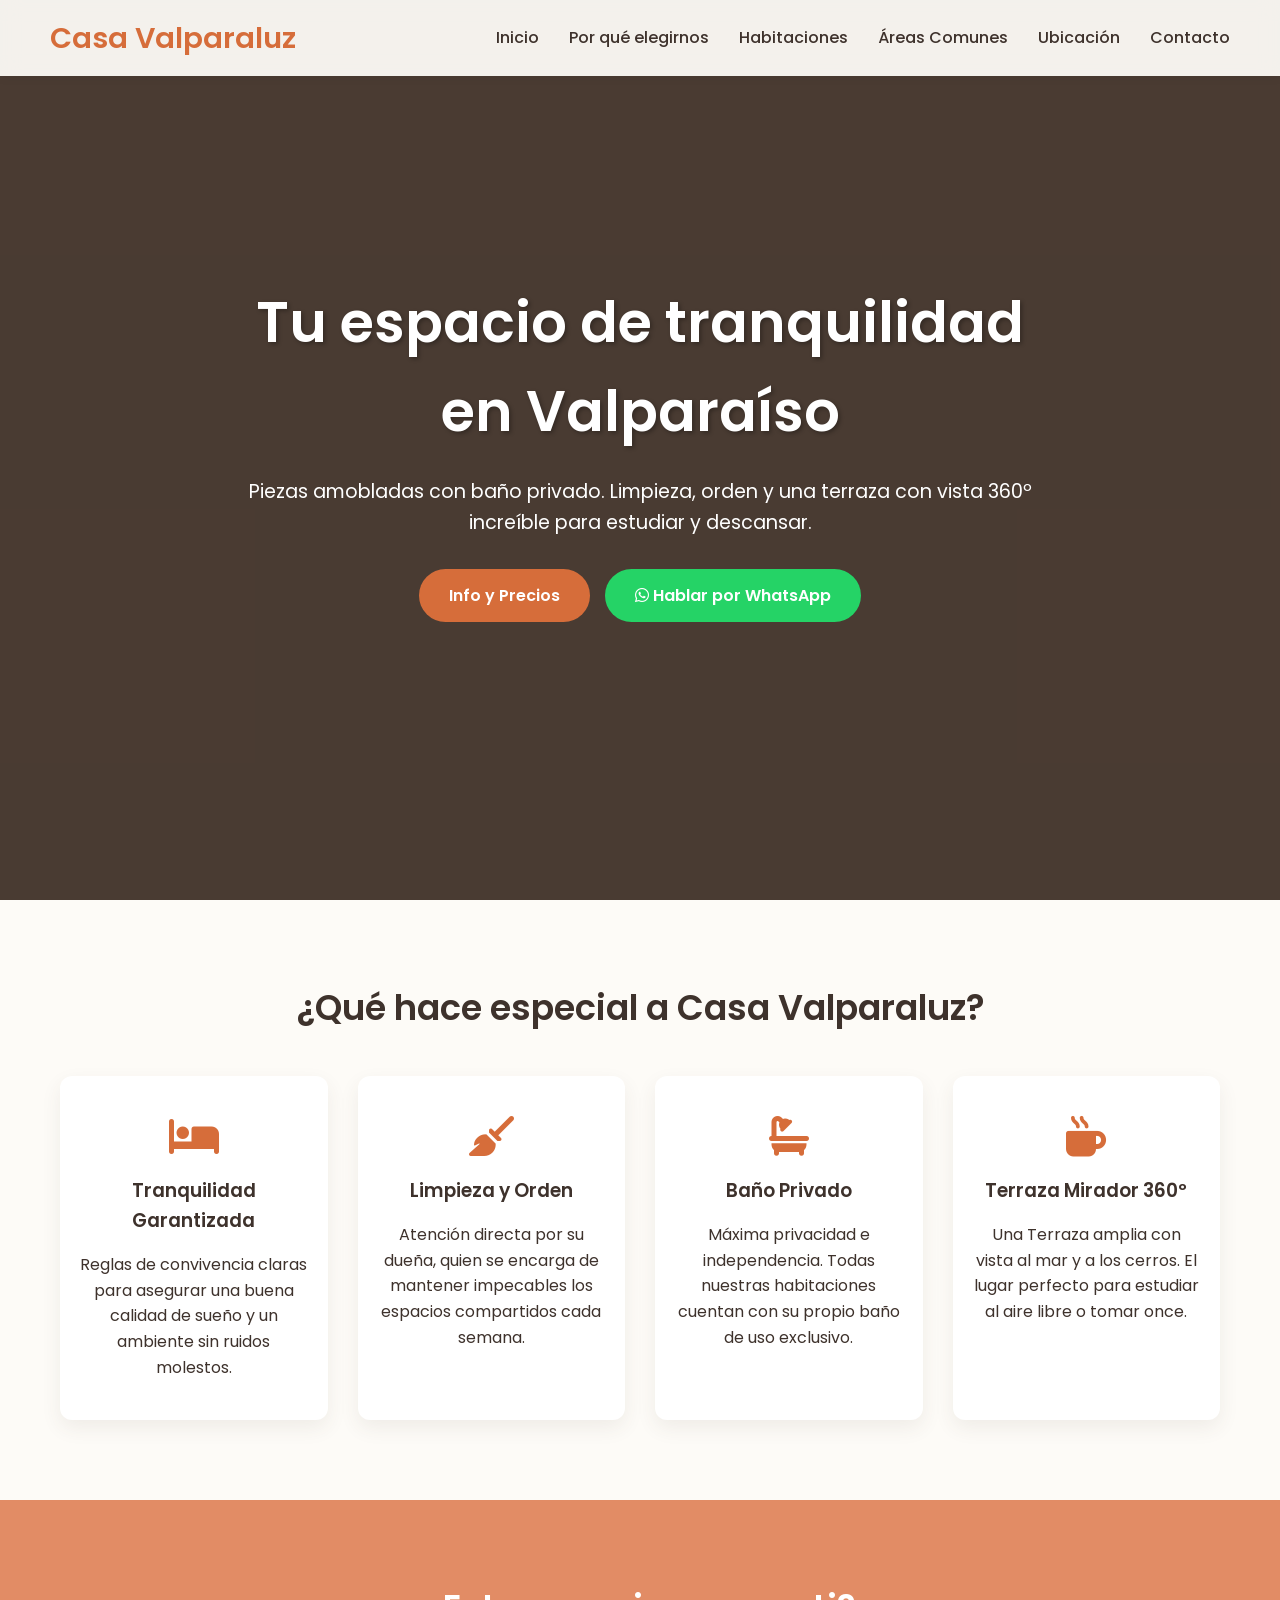
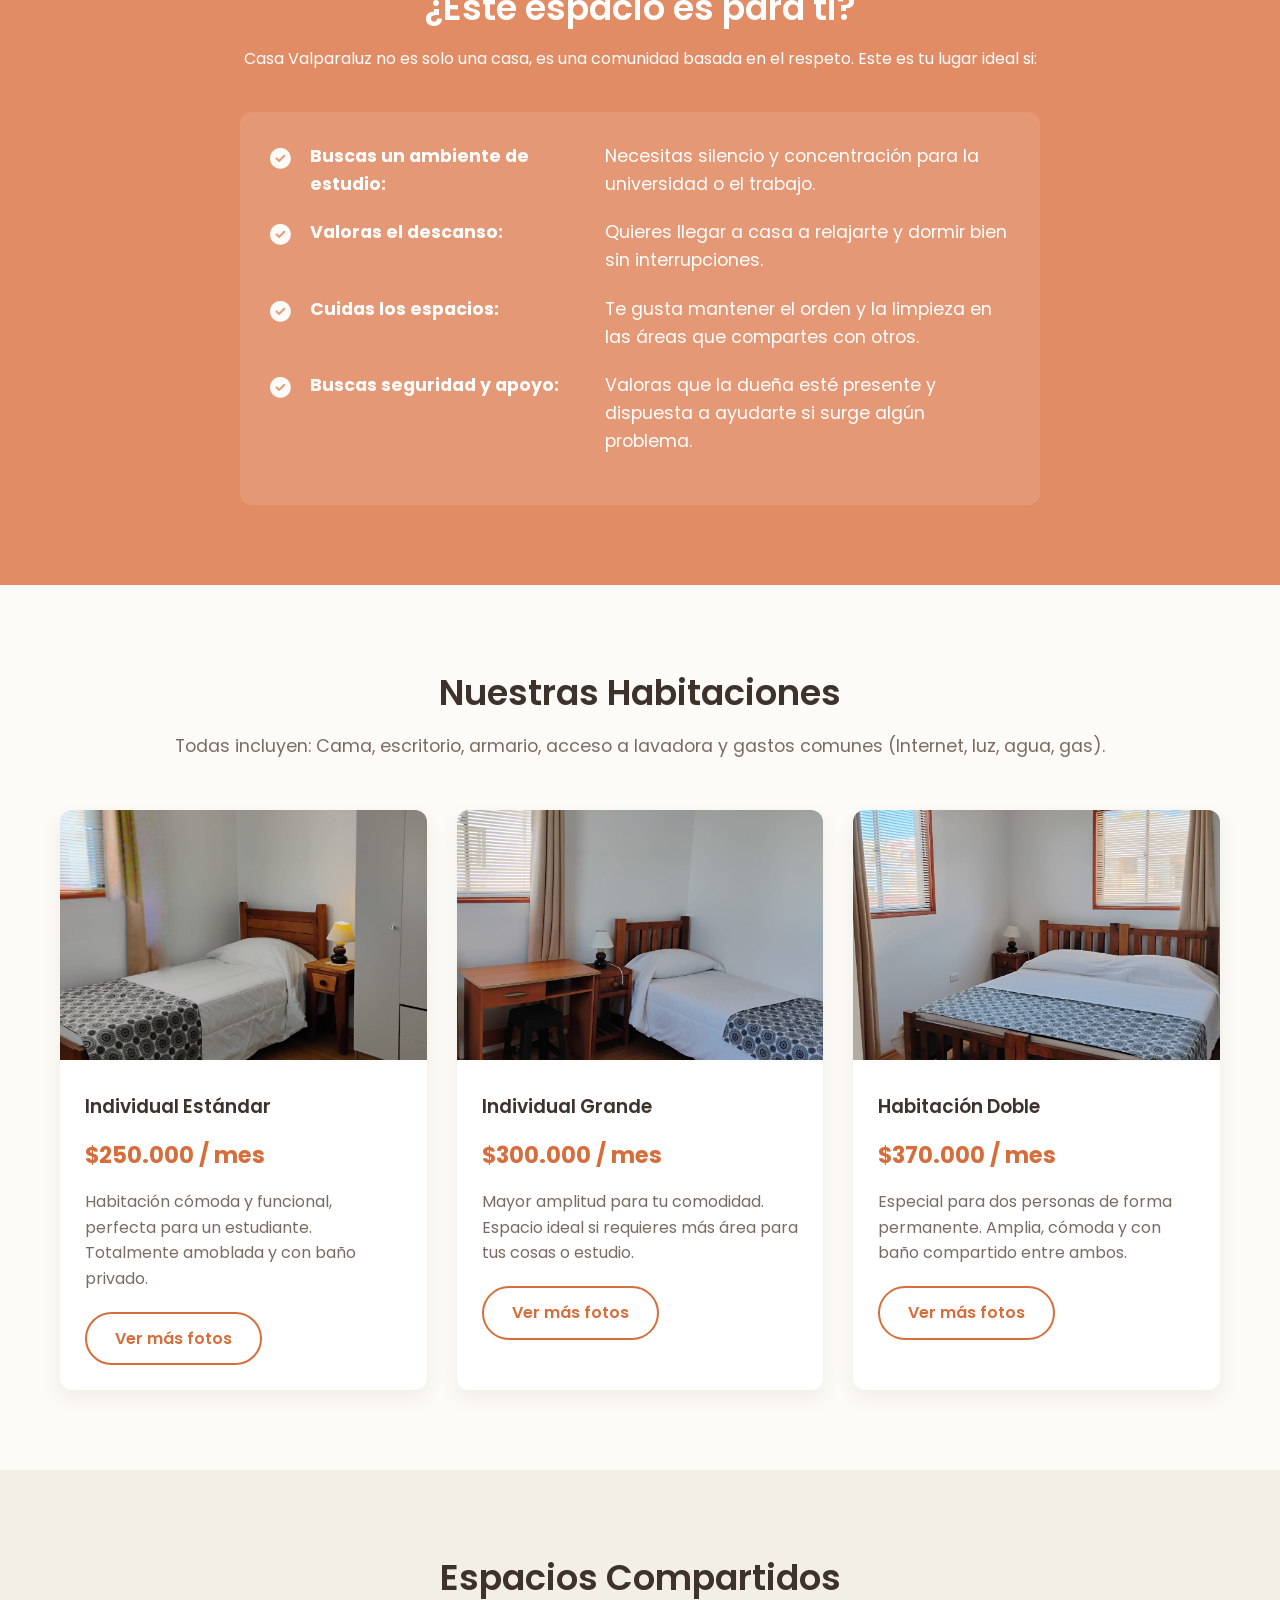
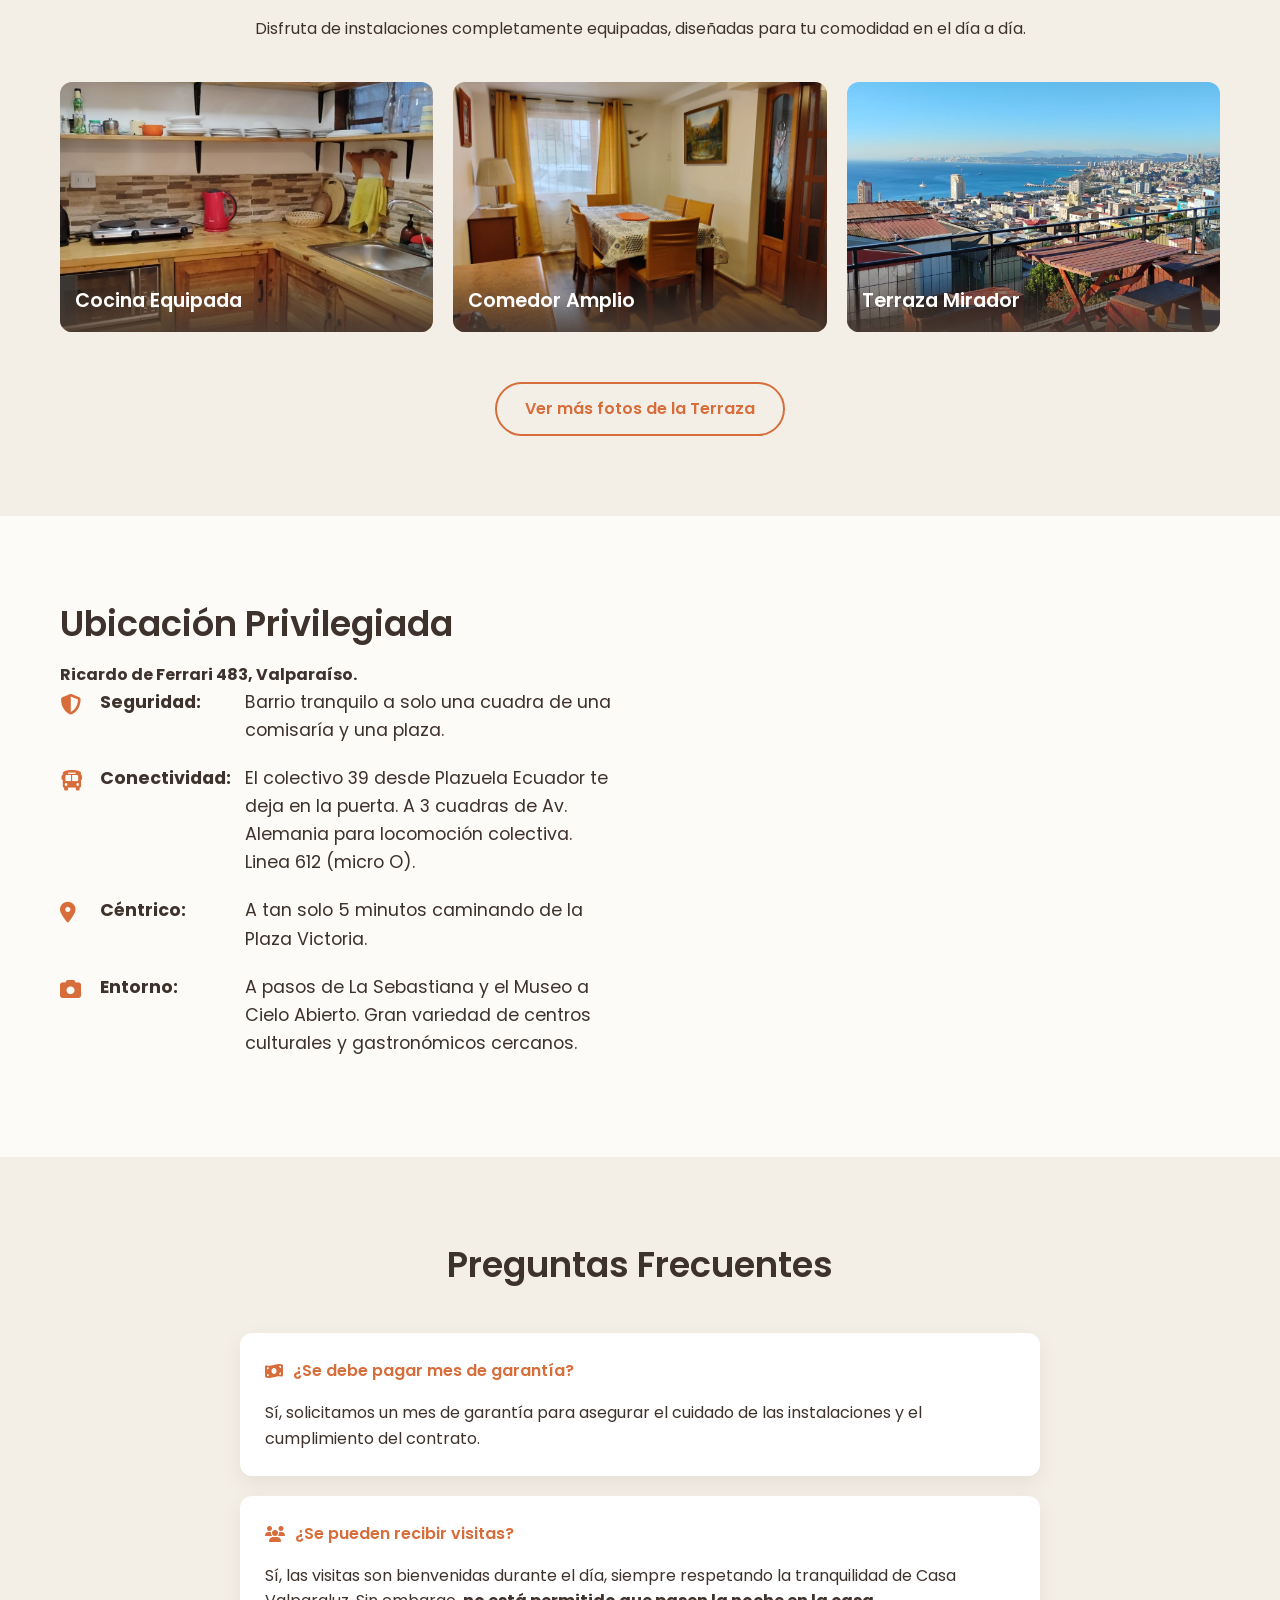
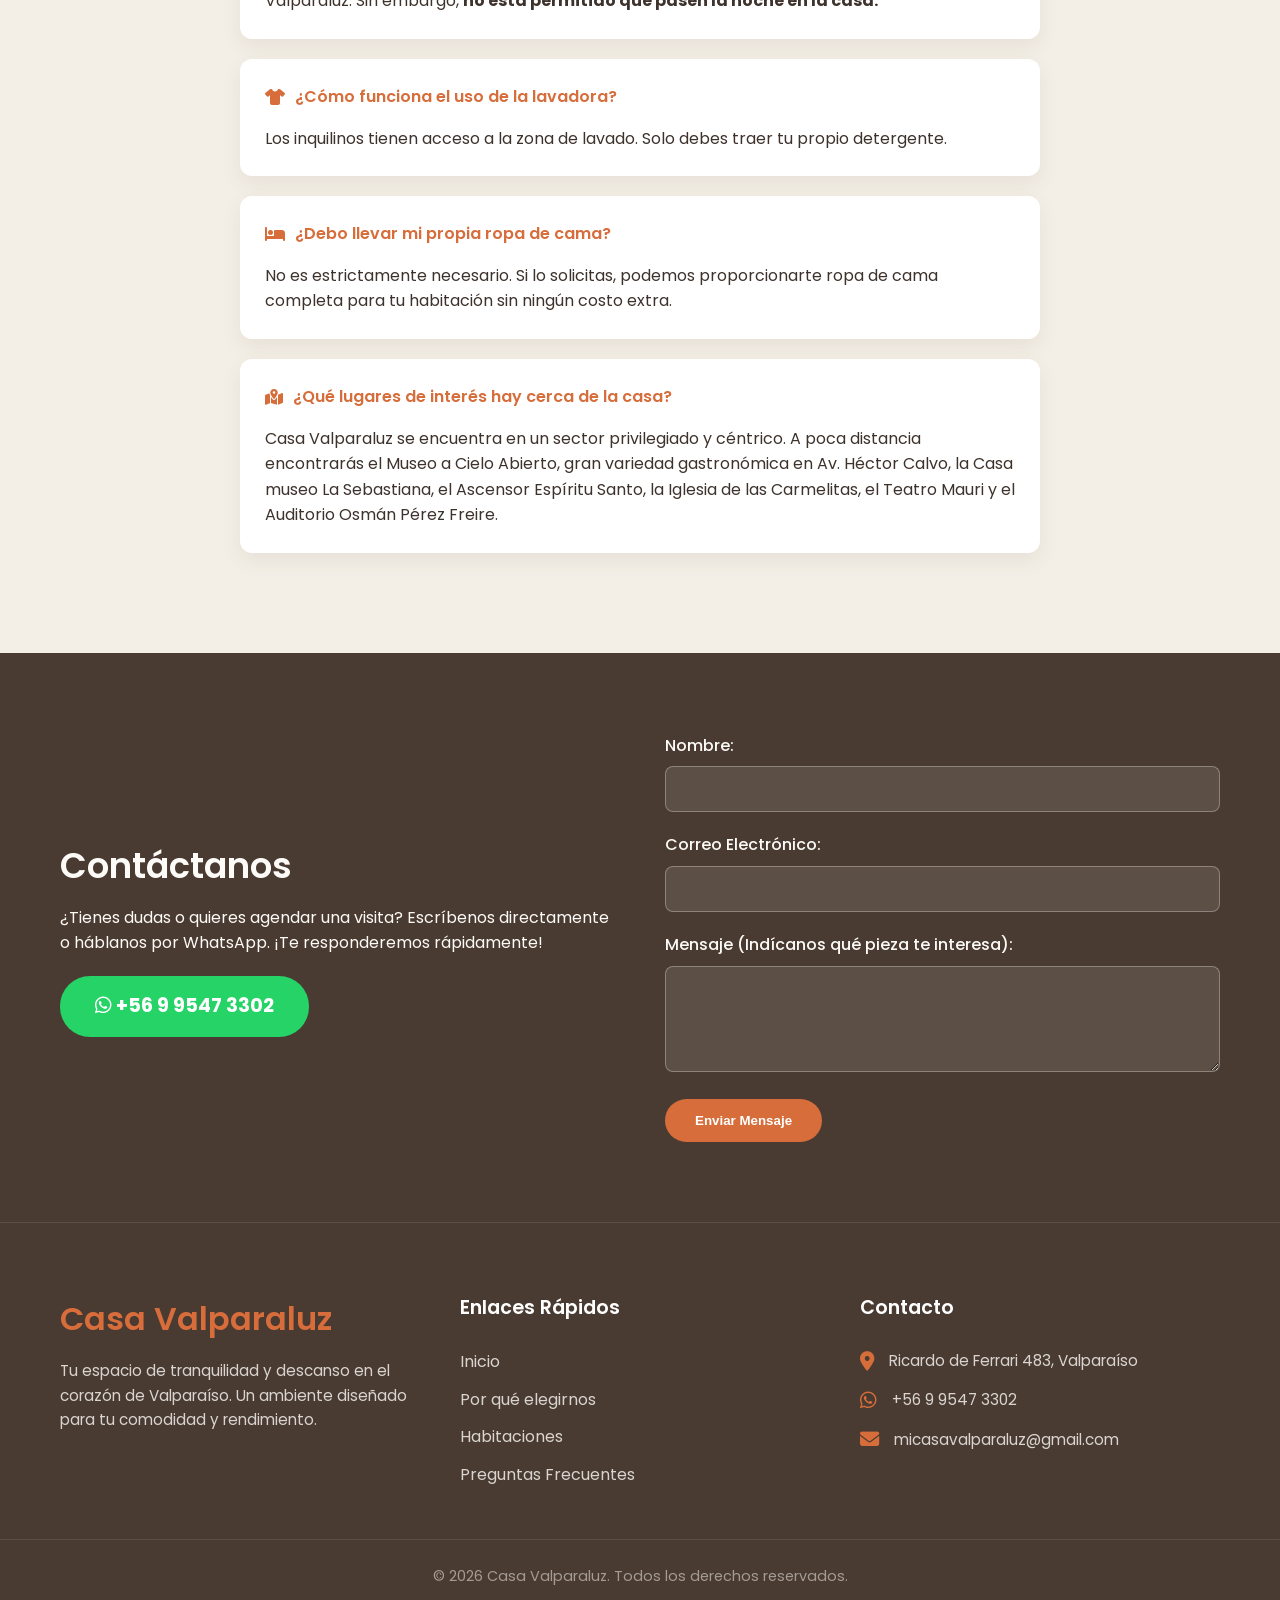
==== commit ff5dd0bf: "Correción textos" ====
--- a/index.html
+++ b/index.html
@@ -6,7 +6,7 @@
 
     <!-- Título y Descripción SEO -->
     <title>Casa Valparaluz | Arriendo de Piezas para Estudiantes en Valparaíso</title>
-    <meta name="description" content="Arriendo de habitaciones limpias y tranquilas en Valparaíso. Piezas amobladas con baño privado, gastos comunes incluidos y balcón con vista 360º.">
+    <meta name="description" content="Arriendo de habitaciones limpias y tranquilas en Valparaíso. Piezas amobladas con baño privado, gastos comunes incluidos y terraza con vista 360º.">
 
     <!-- Open Graph (Para previsualización en WhatsApp, Facebook, LinkedIn) -->
     <meta property="og:type" content="website">
@@ -109,8 +109,8 @@
             </div>
             <div class="beneficio-card">
                 <i class="fa-solid fa-mug-hot"></i>
-                <h3>Balcón Mirador 360º</h3>
-                <p>Un balcón amplio con vista al mar y a los cerros. El lugar perfecto para estudiar al aire libre o tomar once.</p>
+                <h3>Terraza Mirador 360º</h3>
+                <p>Una Terraza amplia con vista al mar y a los cerros. El lugar perfecto para estudiar al aire libre o tomar once.</p>
             </div>
         </div>
     </div>
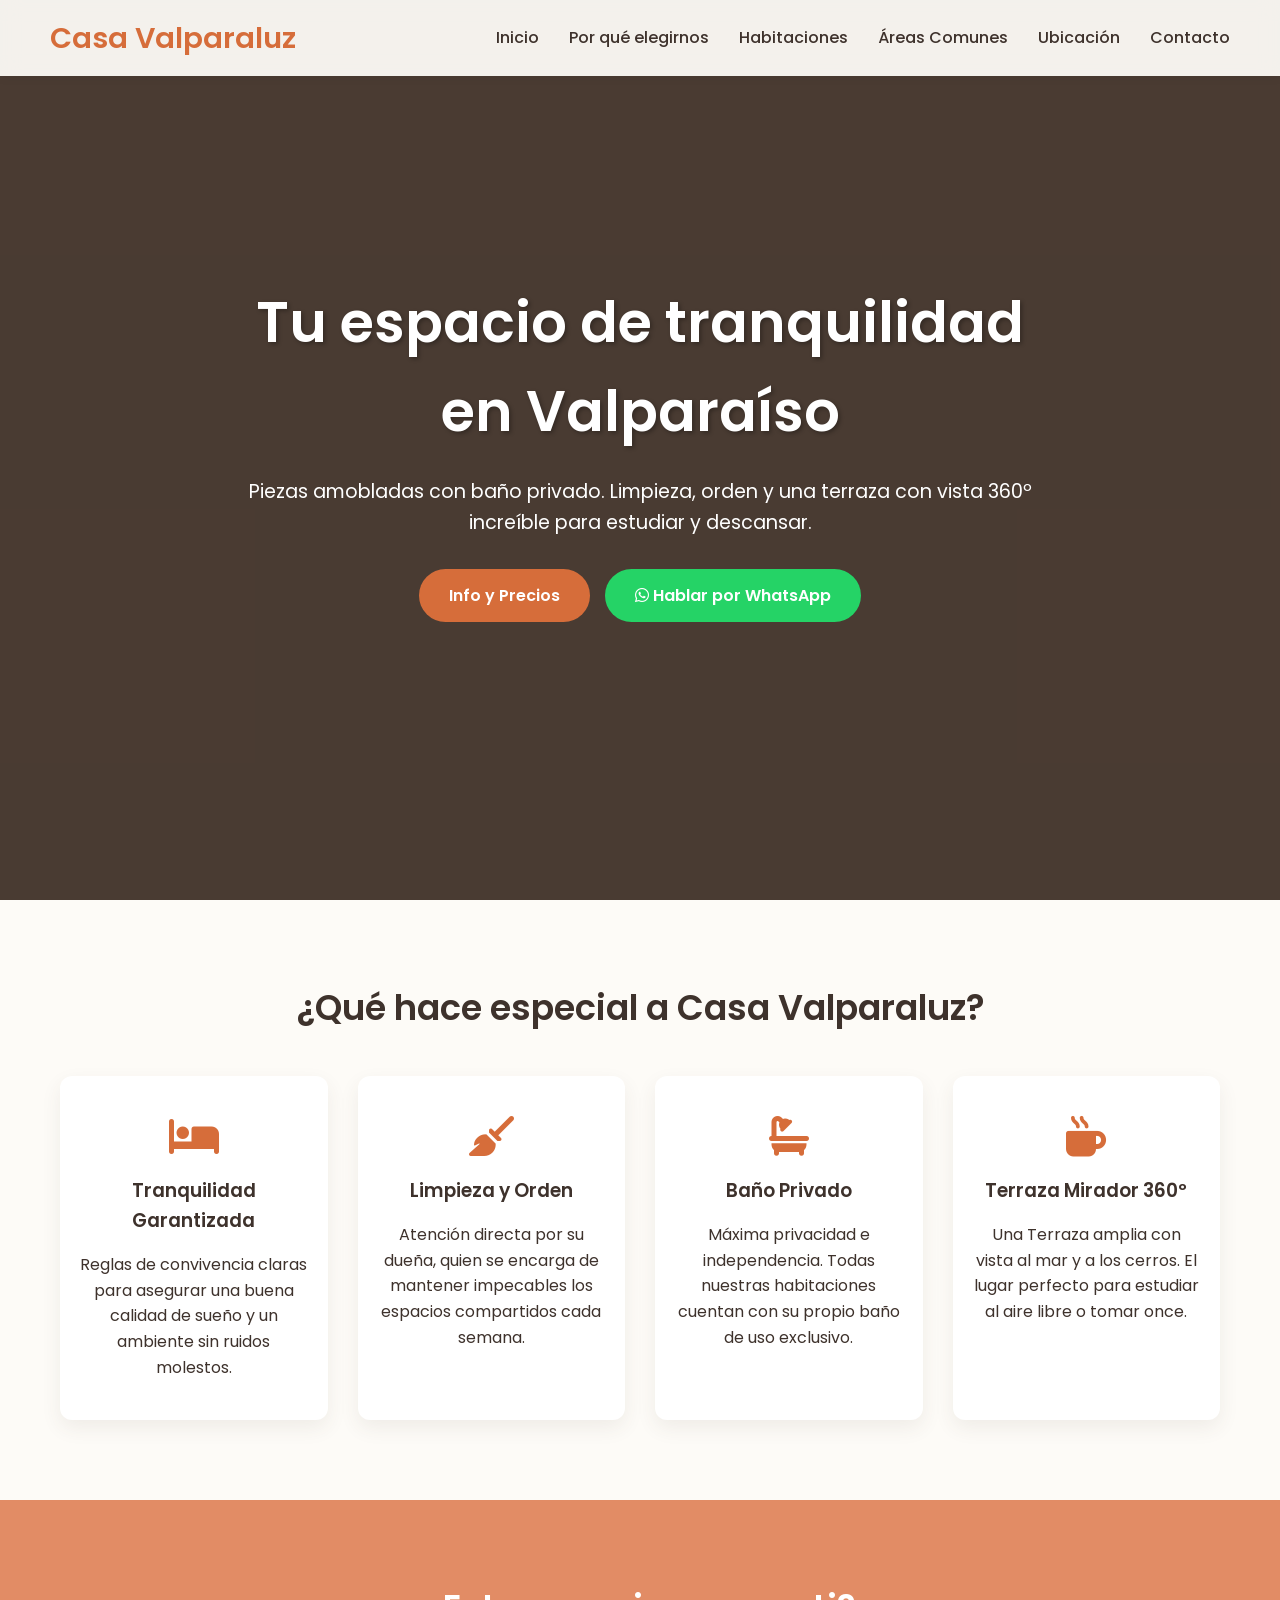
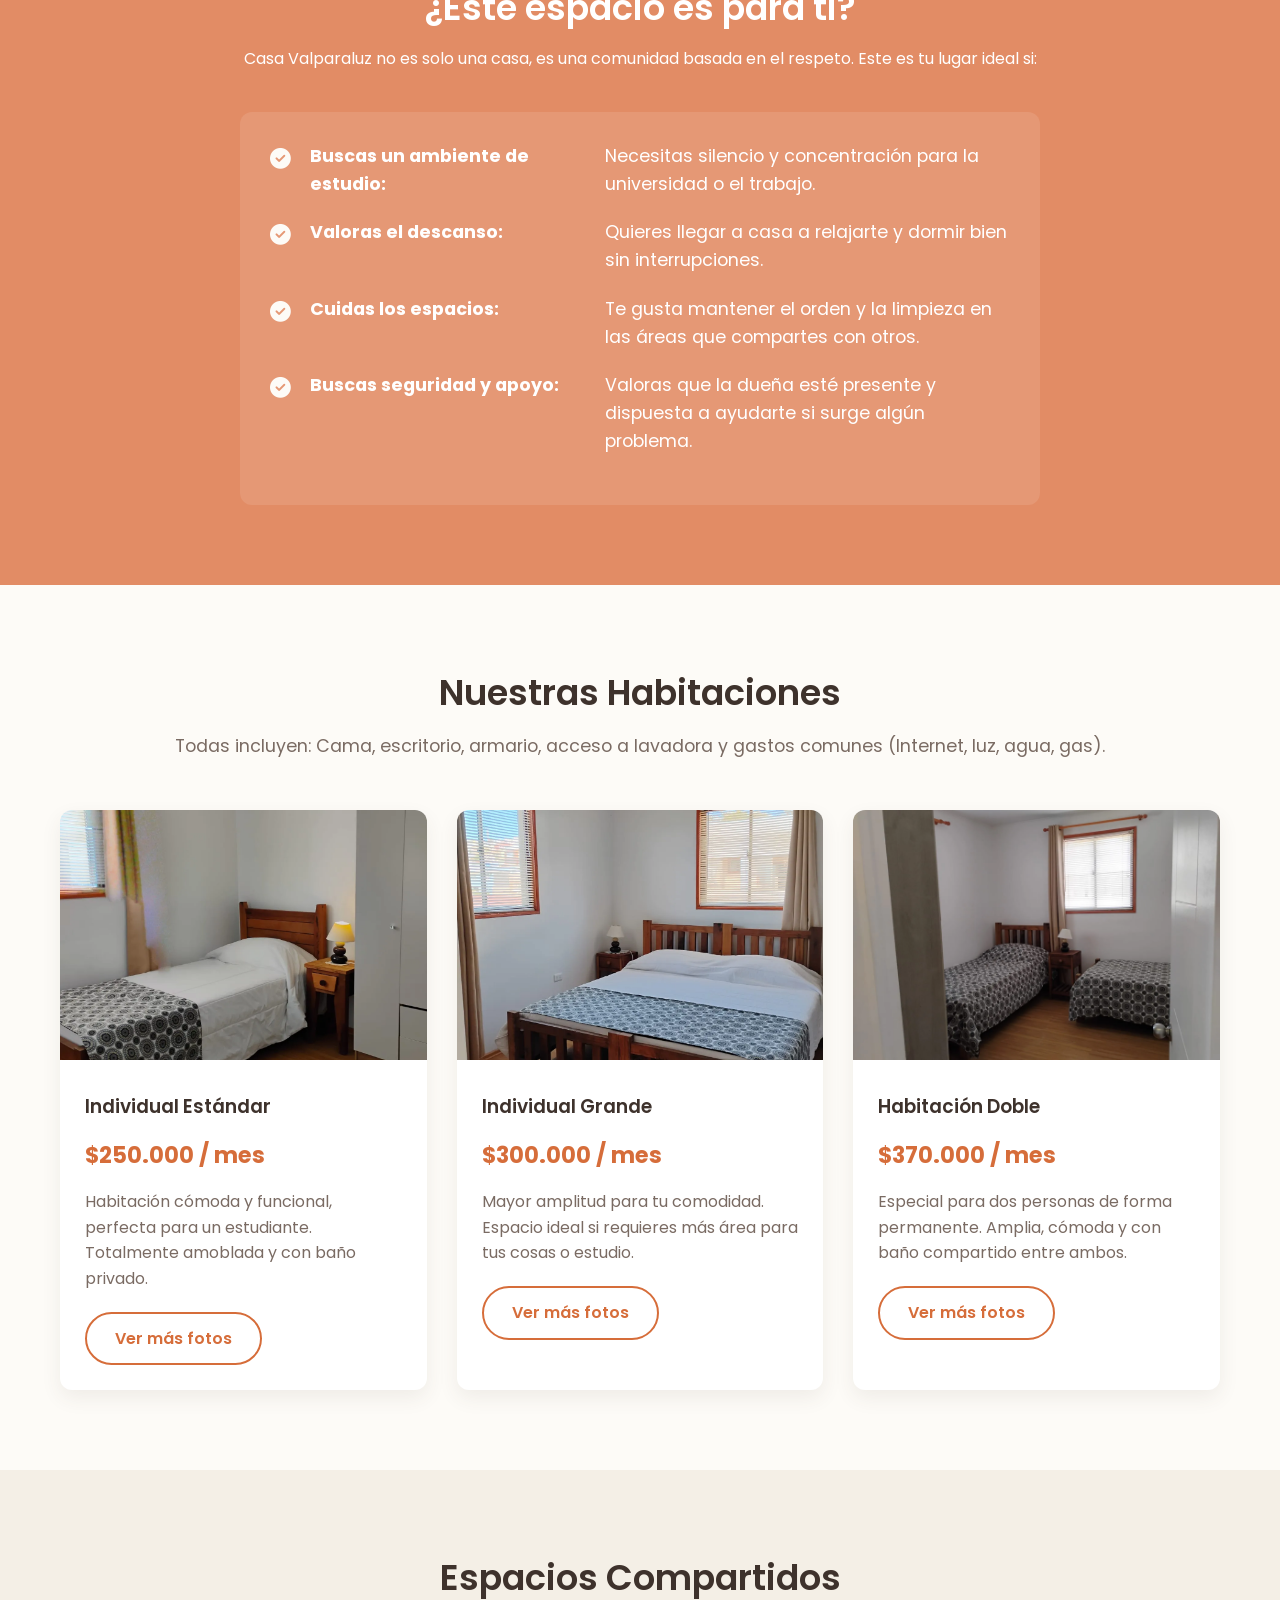
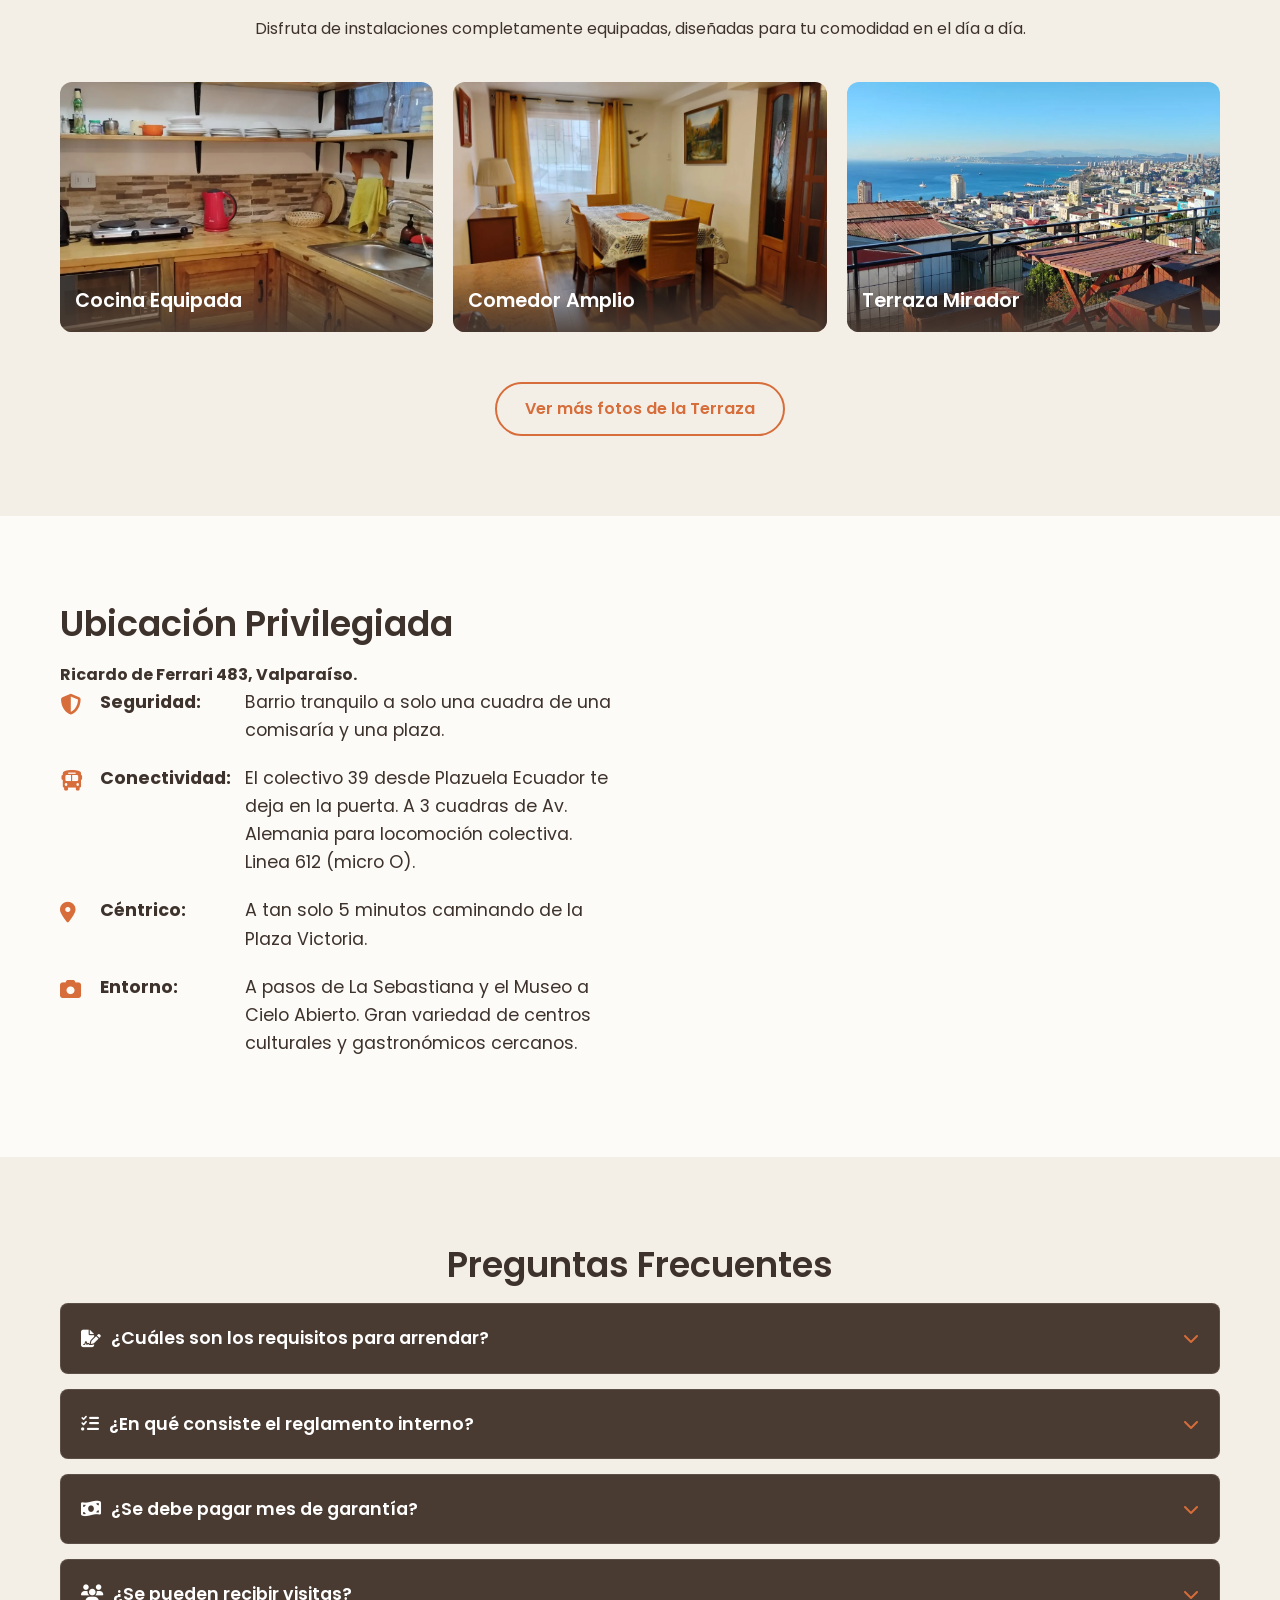
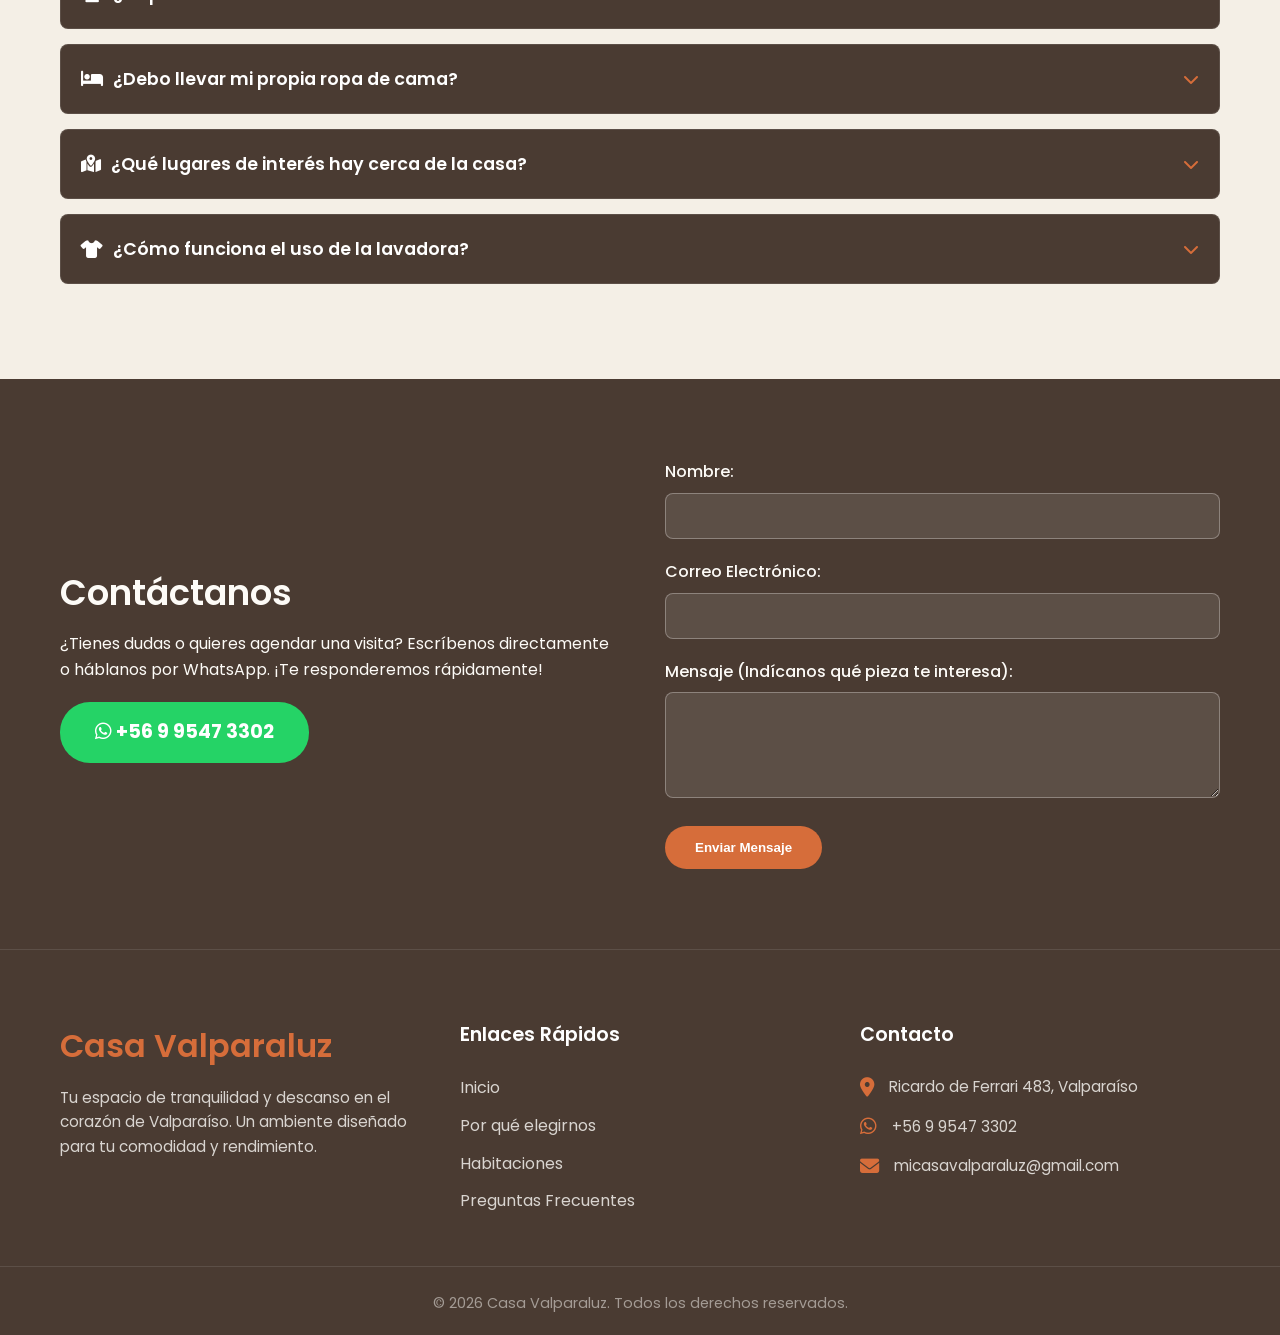
==== commit e13e6fcc: "V1 final" ====
--- a/index.html
+++ b/index.html
@@ -161,7 +161,7 @@
 
         <div class="grid-habitaciones">
             <div class="habitacion-card">
-                <img src="img/hab2/2.jpeg" alt="Habitación Individual Estándar">
+                <img src="img/hab2/2.webp" alt="Habitación Individual Estándar">
                 <div class="habitacion-info">
                     <h3>Individual Estándar</h3>
                     <p class="precio">$250.000 / mes</p>
@@ -170,7 +170,7 @@
                 </div>
             </div>
             <div class="habitacion-card">
-                <img src="img/hab1/3.jpeg" alt="Habitación Individual Grande">
+                <img src="img/hab3/1.webp" alt="Habitación Individual Grande">
                 <div class="habitacion-info">
                     <h3>Individual Grande</h3>
                     <p class="precio">$300.000 / mes</p>
@@ -179,7 +179,7 @@
                 </div>
             </div>
             <div class="habitacion-card">
-                <img src="img/hab3/1.jpeg" alt="Habitación Doble">
+                <img src="img/hab1/V2/11.webp" alt="Habitación Doble">
                 <div class="habitacion-info">
                     <h3>Habitación Doble</h3>
                     <p class="precio">$370.000 / mes</p>
@@ -201,15 +201,15 @@
 
         <div class="galeria-areas">
             <div class="area-item">
-                <img src="img/comunes/cocina5.jpeg" alt="Cocina">
+                <img src="img/comunes/cocina5.webp" alt="Cocina">
                 <h4>Cocina Equipada</h4>
             </div>
             <div class="area-item">
-                <img src="img/comunes/living1.jpeg" alt="Comedor">
+                <img src="img/comunes/living1.webp" alt="Comedor">
                 <h4>Comedor Amplio</h4>
             </div>
             <div class="area-item">
-                <img src="img/comunes/terraza4.jpeg" alt="Terraza mirador">
+                <img src="img/comunes/terraza4.webp" alt="Terraza mirador">
                 <h4>Terraza Mirador</h4>
             </div>
         </div>
@@ -260,35 +260,109 @@
 </section>
 
 <!-- =========================================
-     6. PREGUNTAS FRECUENTES (FAQ)
+     6. PREGUNTAS FRECUENTES (FAQ) - ACORDEÓN
      ========================================= -->
 <section id="faq" class="seccion-oscura">
     <div class="container">
         <h2 class="section-title">Preguntas Frecuentes</h2>
         <div class="faq-container">
-            <div class="faq-item">
-                <h4><i class="fa-solid fa-money-bill-wave"></i> ¿Se debe pagar mes de garantía?</h4>
-                <p>Sí, solicitamos un mes de garantía para asegurar el cuidado de las instalaciones y el cumplimiento del contrato.</p>
-            </div>
-            <div class="faq-item">
-                <h4><i class="fa-solid fa-users"></i> ¿Se pueden recibir visitas?</h4>
-                <p>Sí, las visitas son bienvenidas durante el día, siempre respetando la tranquilidad de Casa Valparaluz. Sin embargo, <strong>no está permitido que pasen la noche en la casa.</strong></p>
-            </div>
-            <div class="faq-item">
-                <h4><i class="fa-solid fa-shirt"></i> ¿Cómo funciona el uso de la lavadora?</h4>
-                <p>Los inquilinos tienen acceso a la zona de lavado. Solo debes traer tu propio detergente.</p>
-            </div>
-            <div class="faq-item">
-                <h4><i class="fa-solid fa-bed"></i> ¿Debo llevar mi propia ropa de cama?</h4>
-                <p>No es estrictamente necesario. Si lo solicitas, podemos proporcionarte ropa de cama completa para tu habitación sin ningún costo extra.</p>
-            </div>
-            <div class="faq-item">
-                <h4><i class="fa-solid fa-map-location-dot"></i> ¿Qué lugares de interés hay cerca de la casa?</h4>
-                <p>Casa Valparaluz se encuentra en un sector privilegiado y céntrico. A poca distancia encontrarás el Museo a Cielo Abierto, gran variedad gastronómica en Av. Héctor Calvo, la Casa museo La Sebastiana, el Ascensor Espíritu Santo, la Iglesia de las Carmelitas, el Teatro Mauri y el Auditorio Osmán Pérez Freire.</p>
-            </div>
-        </div>
-    </div>
-</section>
+
+            <!-- Pregunta 1: Requisitos -->
+            <div class="faq-item">
+                <div class="faq-pregunta">
+                    <h4><i class="fa-solid fa-file-signature"></i> ¿Cuáles son los requisitos para arrendar?</h4>
+                    <i class="fa-solid fa-chevron-down faq-icon"></i>
+                </div>
+                <div class="faq-respuesta">
+                    <p>Para asegurar una buena experiencia para ambas partes, solicitamos la siguiente documentación:</p>
+                    <ul class="lista-faq">
+                        <li><strong>Cédula de identidad</strong> vigente (copia por ambos lados).</li>
+                        <li><strong>Demostrar capacidad de pago</strong> (ingresos de al menos 2 veces el valor del arriendo) mediante: Contrato de trabajo o certificado de antigüedad laboral. Si eres independiente, boletas de honorarios y declaración anual de impuestos a la renta.</li>
+                        <li><strong>Informe comercial</strong> (Dicom o Equifax) para verificar el historial de comportamiento de pago.</li>
+                        <li><strong>Certificado de antecedentes.</strong></li>
+                        <li>Conocer y aceptar nuestro reglamento interno de convivencia.</li>
+                    </ul>
+                </div>
+            </div>
+
+            <!-- Pregunta 2: Reglamento -->
+            <div class="faq-item">
+                <div class="faq-pregunta">
+                    <h4><i class="fa-solid fa-list-check"></i> ¿En qué consiste el reglamento interno?</h4>
+                    <i class="fa-solid fa-chevron-down faq-icon"></i>
+                </div>
+                <div class="faq-respuesta">
+                    <p>Con el objetivo de mantener una excelente convivencia y tranquilidad en Casa Valparaluz, la arrendataria se compromete a:</p>
+                    <ul class="lista-faq">
+                        <li>No generar ruidos que interfieran con el estudio y descanso de los demás habitantes.</li>
+                        <li>No permitir que personas ajenas pernocten ni utilicen las instalaciones de la casa.</li>
+                        <li>Mantener la limpieza y el orden en todos los espacios comunes (especialmente cocina y comedor) inmediatamente después de su uso.</li>
+                        <li>No realizar reuniones de ningún tipo ni eventos sociales en la casa.</li>
+                        <li>Coordinar previamente con la dueña el uso de la lavadora (permitido 1 vez a la semana).</li>
+                        <li>Por estrictos motivos de seguridad, está prohibido utilizar sistemas de calefacción de cualquier tipo dentro de la habitación.</li>
+                        <li>Respetar la casa como un espacio libre de humo (está prohibido fumar y/o vapear en el interior).</li>
+                    </ul>
+                </div>
+            </div>
+
+            <!-- Pregunta 3: Garantía -->
+            <div class="faq-item">
+                <div class="faq-pregunta">
+                    <h4><i class="fa-solid fa-money-bill-wave"></i> ¿Se debe pagar mes de garantía?</h4>
+                    <i class="fa-solid fa-chevron-down faq-icon"></i>
+                </div>
+                <div class="faq-respuesta">
+                    <p>Sí, solicitamos un mes de garantía al momento de firmar el contrato. Esto nos permite asegurar el cuidado de las instalaciones y el cumplimiento general del acuerdo.</p>
+                </div>
+            </div>
+
+            <!-- Pregunta 4: Visitas -->
+            <div class="faq-item">
+                <div class="faq-pregunta">
+                    <h4><i class="fa-solid fa-users"></i> ¿Se pueden recibir visitas?</h4>
+                    <i class="fa-solid fa-chevron-down faq-icon"></i>
+                </div>
+                <div class="faq-respuesta">
+                    <p>Sí, las visitas cortas son bienvenidas durante el día, siempre y cuando se respete el ambiente de estudio y tranquilidad. Sin embargo, tal como indica el reglamento, <strong>las visitas no pueden pasar la noche en la casa ni hacer uso de las instalaciones privadas</strong> (como las duchas).</p>
+                </div>
+            </div>
+
+            <!-- Pregunta 5: Ropa de cama -->
+            <div class="faq-item">
+                <div class="faq-pregunta">
+                    <h4><i class="fa-solid fa-bed"></i> ¿Debo llevar mi propia ropa de cama?</h4>
+                    <i class="fa-solid fa-chevron-down faq-icon"></i>
+                </div>
+                <div class="faq-respuesta">
+                    <p>No es estrictamente necesario. Si lo solicitas, podemos proporcionarte ropa de cama completa para tu habitación sin ningún costo extra, ideal si vienes de otra ciudad o país.</p>
+                </div>
+            </div>
+
+            <!-- Pregunta 6: Entorno -->
+            <div class="faq-item">
+                <div class="faq-pregunta">
+                    <h4><i class="fa-solid fa-map-location-dot"></i> ¿Qué lugares de interés hay cerca de la casa?</h4>
+                    <i class="fa-solid fa-chevron-down faq-icon"></i>
+                </div>
+                <div class="faq-respuesta">
+                    <p>Casa Valparaluz se encuentra en un sector privilegiado. A poca distancia caminando encontrarás el Museo a Cielo Abierto, gran variedad gastronómica en Av. Héctor Calvo, la Casa museo La Sebastiana, el Ascensor Espíritu Santo, la Iglesia de las Carmelitas, el Teatro Mauri y el Auditorio Osmán Pérez Freire.</p>
+                </div>
+            </div>
+            <!-- Pregunta 7: Lavadora -->
+            <div class="faq-item">
+                <div class="faq-pregunta">
+                    <h4><i class="fa-solid fa-shirt"></i> ¿Cómo funciona el uso de la lavadora?</h4>
+                    <i class="fa-solid fa-chevron-down faq-icon"></i>
+                </div>
+                <div class="faq-respuesta">
+                    <p>Tienes acceso a la zona de lavado una vez a la semana, previa coordinación de horario. El uso de la máquina está incluido en tus gastos comunes, por lo que solo necesitas traer tu propio detergente y suavizante.</p>
+                </div>
+            </div>
+
+        </div>
+    </div>
+</section>
+
 
 <!-- =========================================
      7. CONTACTO
@@ -365,4 +439,24 @@
 </footer>
 
 </body>
-</html>+</html>
+
+
+<!-- SCRIPT PARA EL ACORDEÓN DE PREGUNTAS FRECUENTES -->
+<script>
+    document.querySelectorAll('.faq-pregunta').forEach(pregunta => {
+        pregunta.addEventListener('click', () => {
+            const item = pregunta.parentElement;
+
+            // Hace que al abrir una pregunta, se cierren las demás automáticamente
+            document.querySelectorAll('.faq-item').forEach(otroItem => {
+                if (otroItem !== item) {
+                    otroItem.classList.remove('activa');
+                }
+            });
+
+            // Abre o cierra la pregunta en la que hicimos clic
+            item.classList.toggle('activa');
+        });
+    });
+</script>
--- a/style.css
+++ b/style.css
@@ -242,15 +242,15 @@
 
 /* Asignamos las imágenes y el retraso exacto para cada capa */
 .bg-1 {
-    background-image: url('img/comunes/terraza4.jpeg');
+    background-image: url('img/comunes/terraza4.webp');
     animation-delay: 0s;
 }
 .bg-2 {
-    background-image: url('img/comunes/living1.jpeg');
+    background-image: url('img/comunes/living1.webp');
     animation-delay: 5s;
 }
 .bg-3 {
-    background-image: url('img/hab1/4.jpeg');
+    background-image: url('img/hab3/1.webp');
     animation-delay: 10s;
 }
 
@@ -455,25 +455,6 @@
     font-size: 1.2rem;
 }
 
-.faq-container {
-    max-width: 800px;
-    margin: 40px auto 0;
-}
-
-.faq-item {
-    background: var(--white);
-    padding: 25px;
-    border-radius: var(--radius);
-    margin-bottom: 20px;
-    box-shadow: var(--shadow);
-}
-
-.faq-item h4 {
-    color: var(--primary-color);
-    display: flex;
-    align-items: center;
-    gap: 10px;
-}
 
 /* Formularios */
 .form-group {
@@ -530,6 +511,86 @@
     color: var(--bg-light); /* Mantiene el color claro de los íconos en la zona naranja */
 }
 
+/* =========================================
+   ESTILOS FAQ ACORDEÓN
+   ========================================= */
+.faq-item {
+    background-color: var(--bg-dark);
+    border-radius: 8px;
+    margin-bottom: 15px;
+    border: 1px solid rgba(255, 255, 255, 0.1);
+    overflow: hidden;
+}
+
+.faq-pregunta {
+    padding: 20px;
+    display: flex;
+    justify-content: space-between;
+    align-items: center;
+    cursor: pointer;
+    transition: background-color 0.3s ease;
+}
+
+.faq-pregunta:hover {
+    background-color: rgba(255, 255, 255, 0.05);
+}
+
+.faq-pregunta h4 {
+    margin: 0;
+    font-size: 1.1rem;
+    color: var(--white);
+    display: flex;
+    align-items: center;
+    gap: 10px;
+}
+
+/* Animación de la flecha */
+.faq-icon {
+    color: var(--primary-color);
+    transition: transform 0.4s ease;
+}
+
+.faq-item.activa .faq-icon {
+    transform: rotate(180deg);
+}
+
+/* Ocultar la respuesta por defecto */
+.faq-respuesta {
+    max-height: 0;
+    overflow: hidden;
+    transition: max-height 0.4s ease, padding 0.4s ease;
+    padding: 0 20px;
+    background-color: rgba(0, 0, 0, 0.15); /* Fondo un poco más oscuro al abrir */
+}
+
+.faq-item.activa .faq-respuesta {
+    max-height: 800px; /* Espacio de sobra para que el texto se despliegue */
+    padding: 0 20px 20px 20px;
+}
+
+/* Estilo para las listas dentro del FAQ */
+.lista-faq {
+    padding-left: 20px;
+    margin-top: 15px;
+    color: var(--bg-alt);
+}
+
+.lista-faq li {
+    margin-bottom: 10px;
+    line-height: 1.6;
+}
+
+/* Hacer que TODOS los párrafos dentro de la respuesta tengan color claro */
+.faq-respuesta p {
+    color: var(--bg-alt);
+    margin-top: 10px;
+}
+
+/* Para asegurarnos de que los textos en negrita dentro de las respuestas también destaquen */
+.faq-respuesta strong {
+    color: var(--white);
+    font-weight: 600;
+}
 
 /* =========================================
    11. RESPONSIVE (MÓVILES)
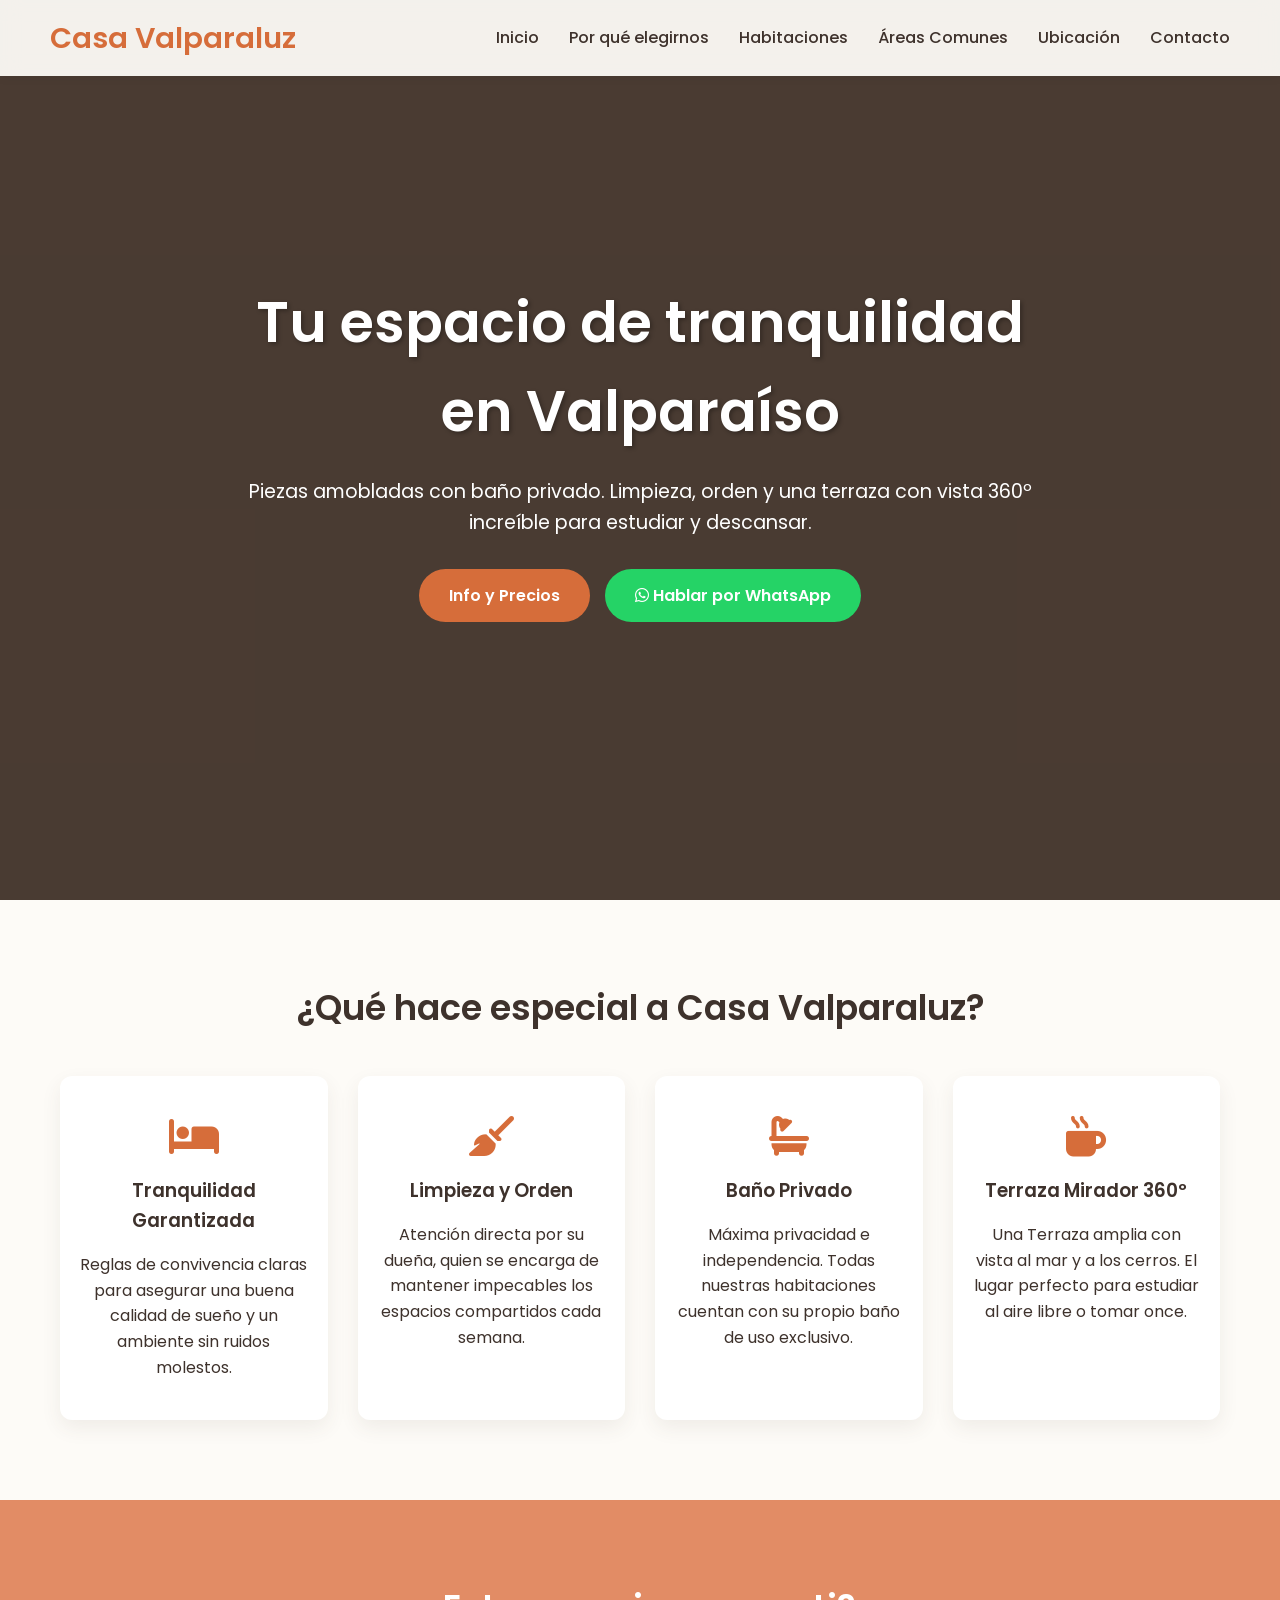
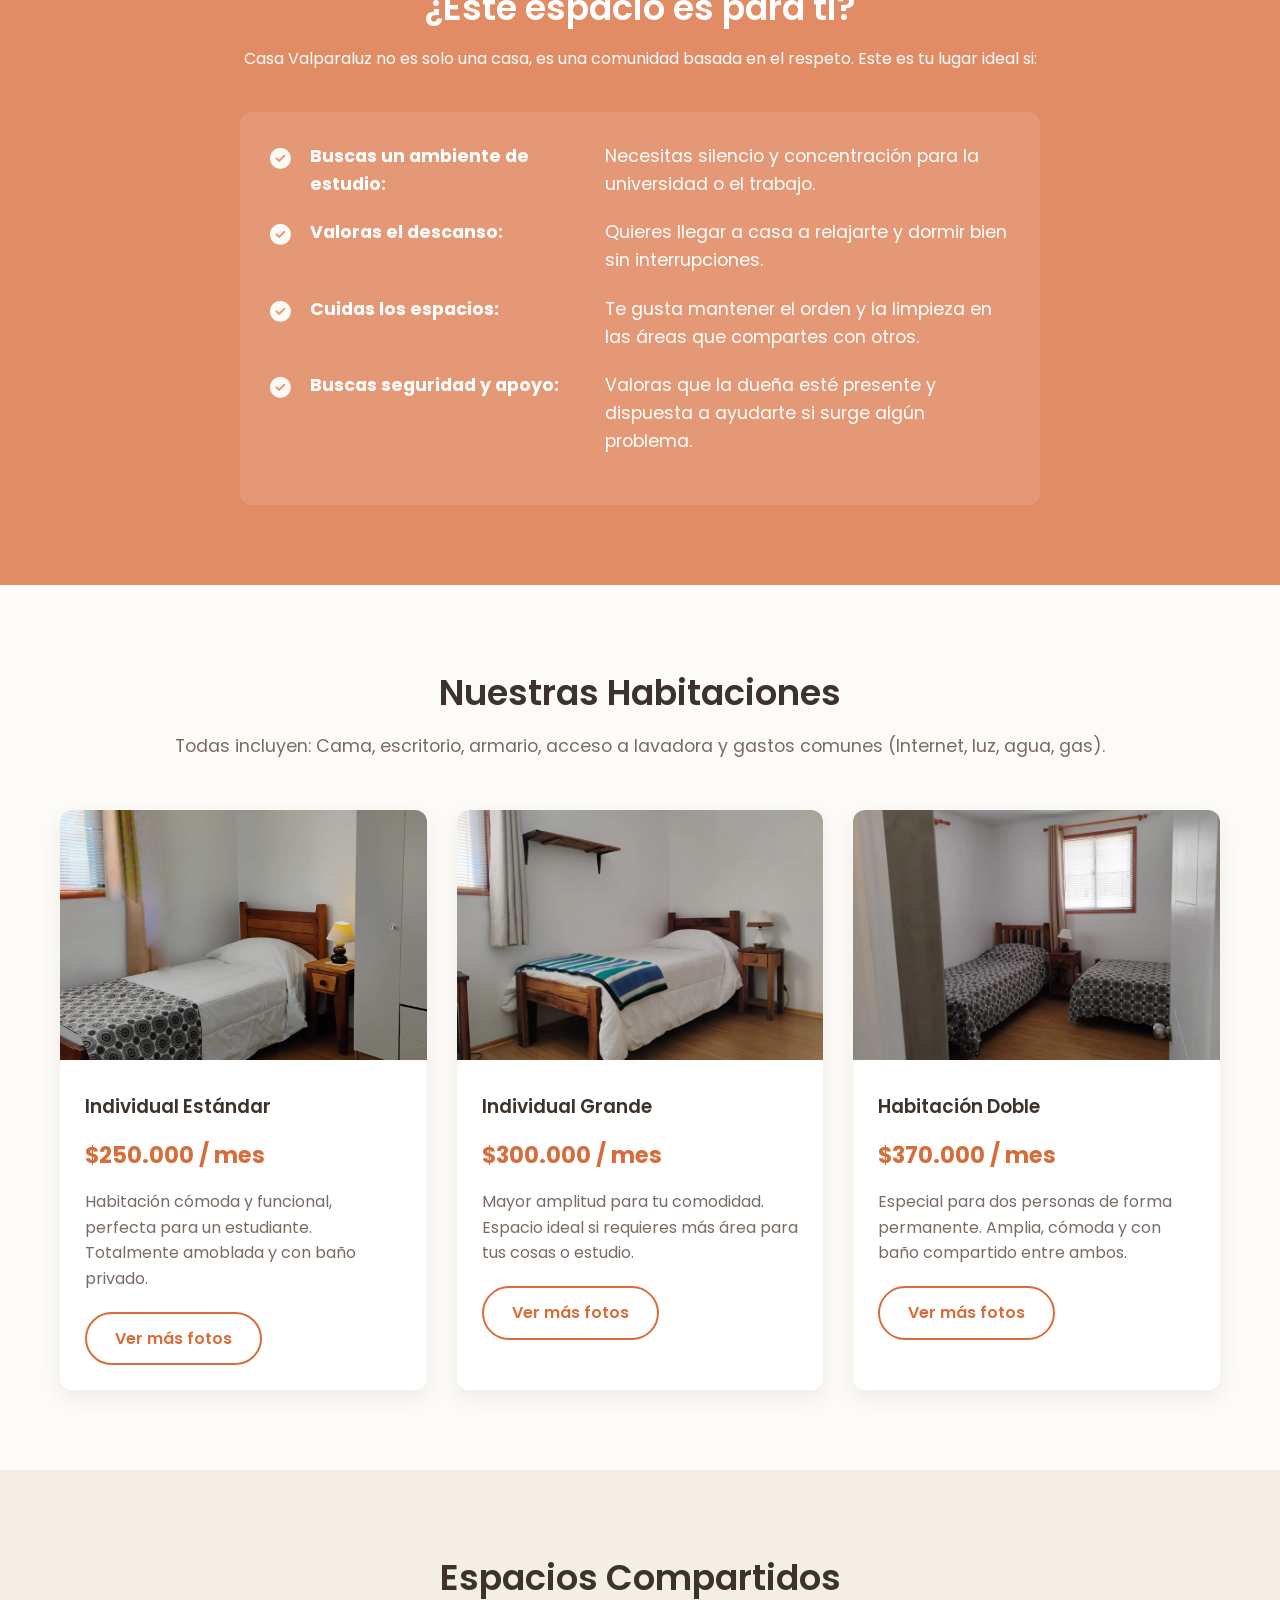
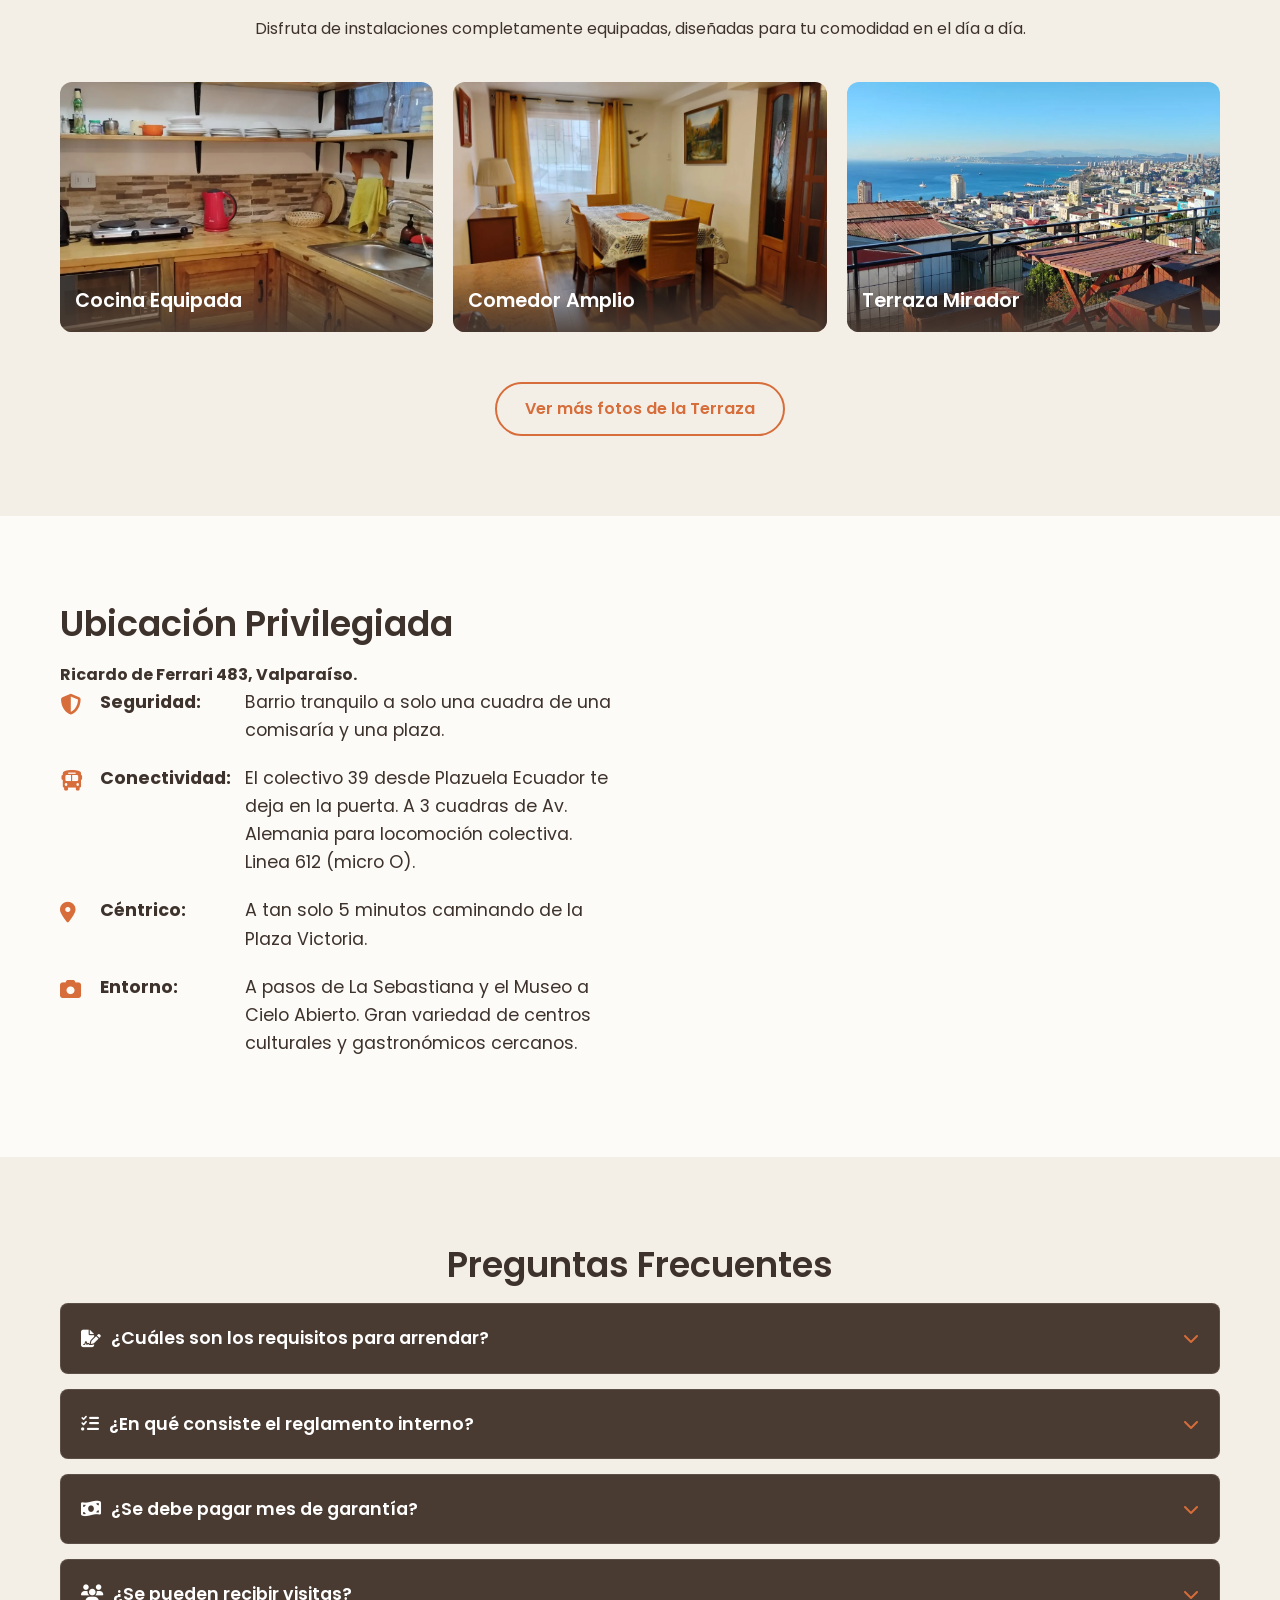
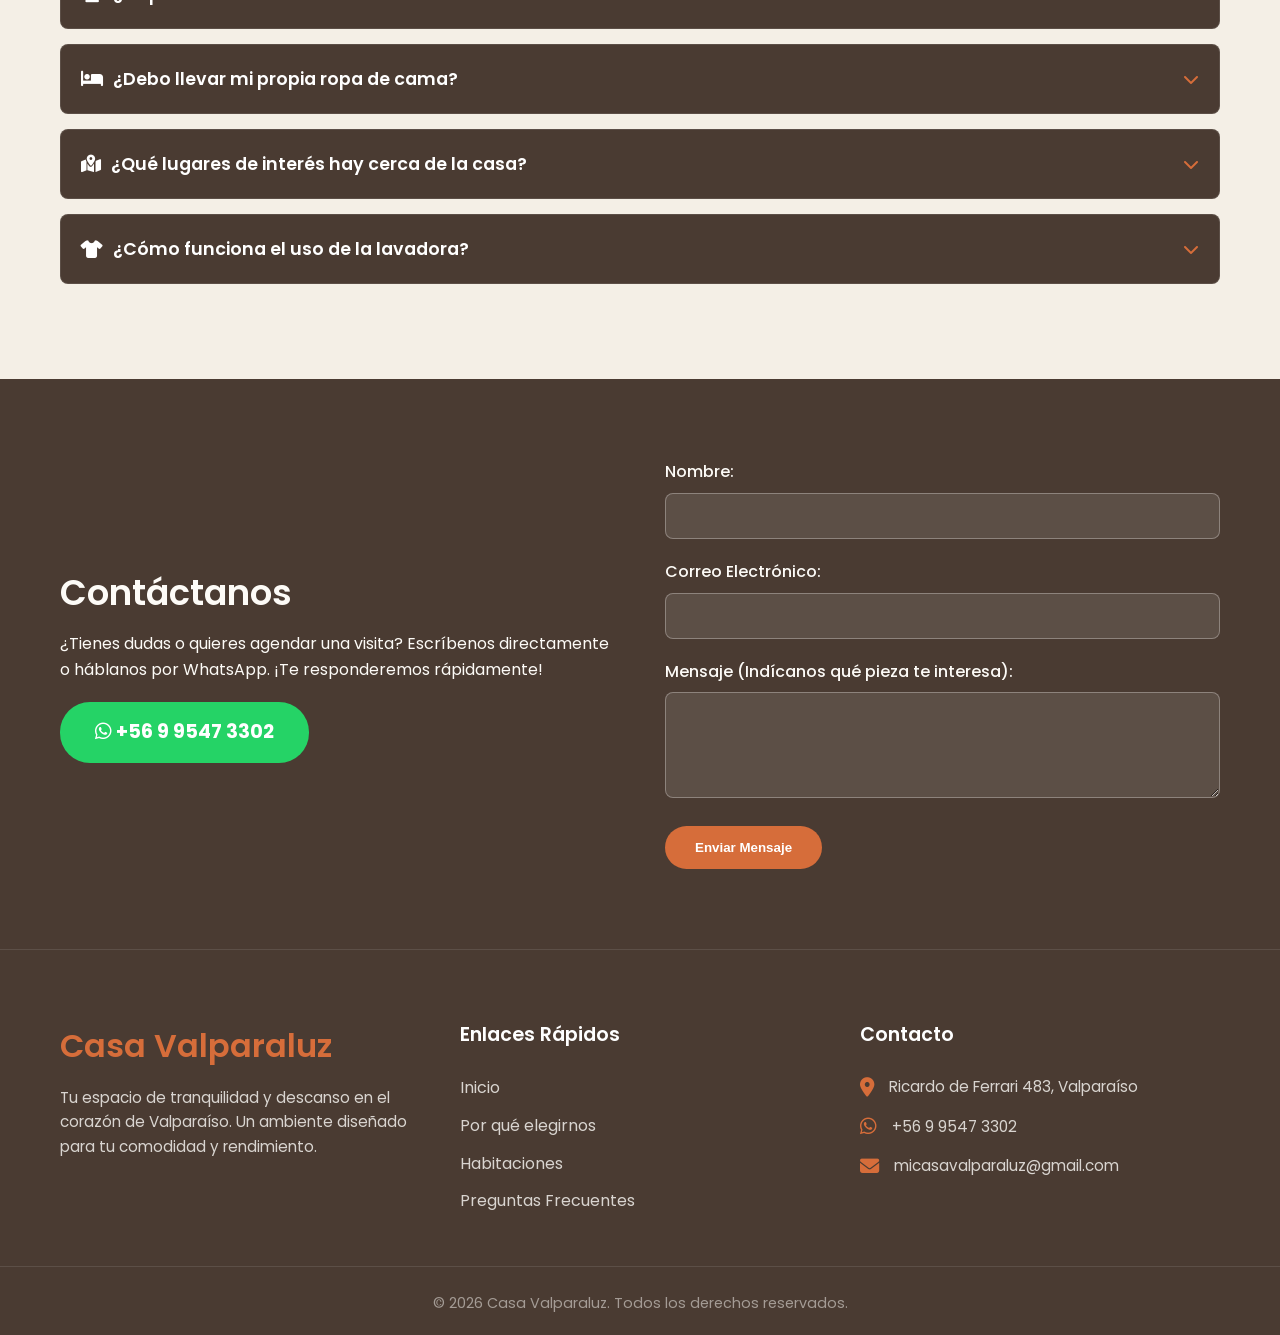
==== commit fae237ed: "V1 fix" ====
--- a/index.html
+++ b/index.html
@@ -170,7 +170,7 @@
                 </div>
             </div>
             <div class="habitacion-card">
-                <img src="img/hab3/1.webp" alt="Habitación Individual Grande">
+                <img src="img/hab4/1.webp" alt="Habitación Individual Grande">
                 <div class="habitacion-info">
                     <h3>Individual Grande</h3>
                     <p class="precio">$300.000 / mes</p>
